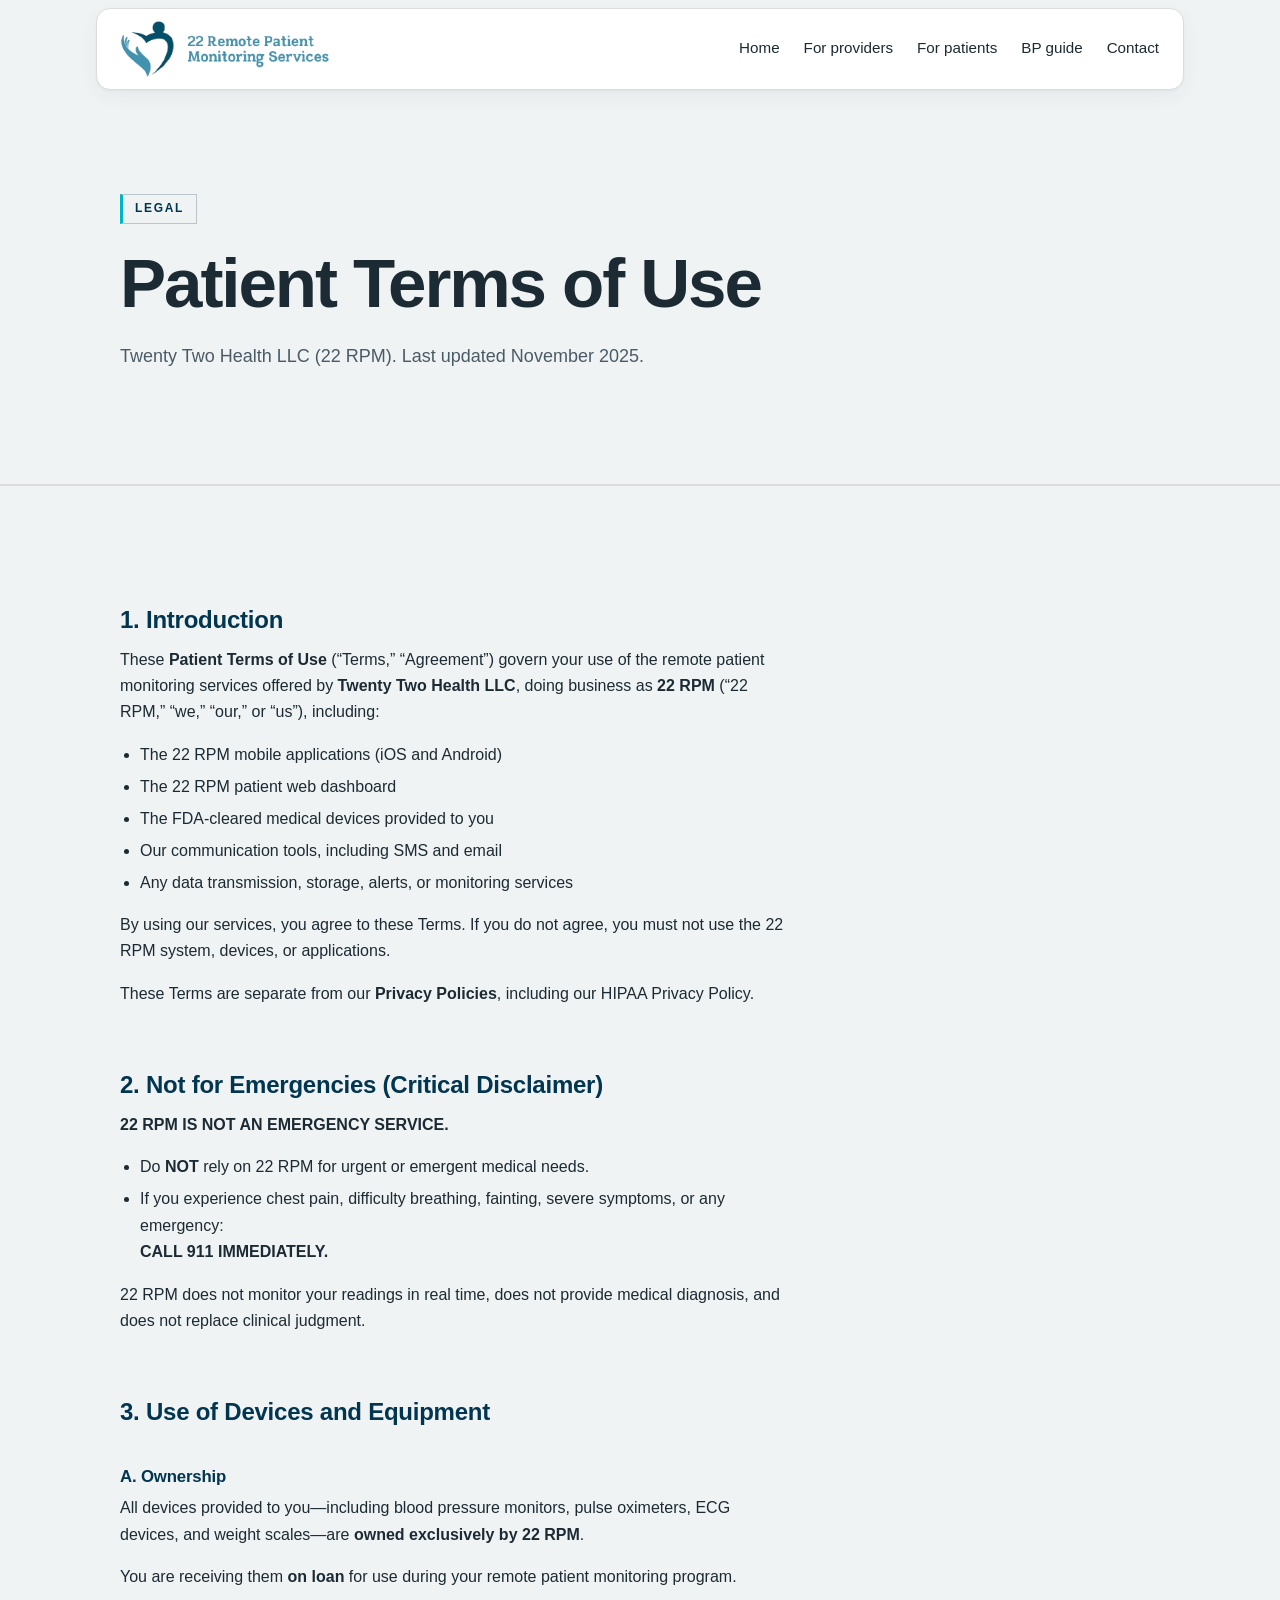
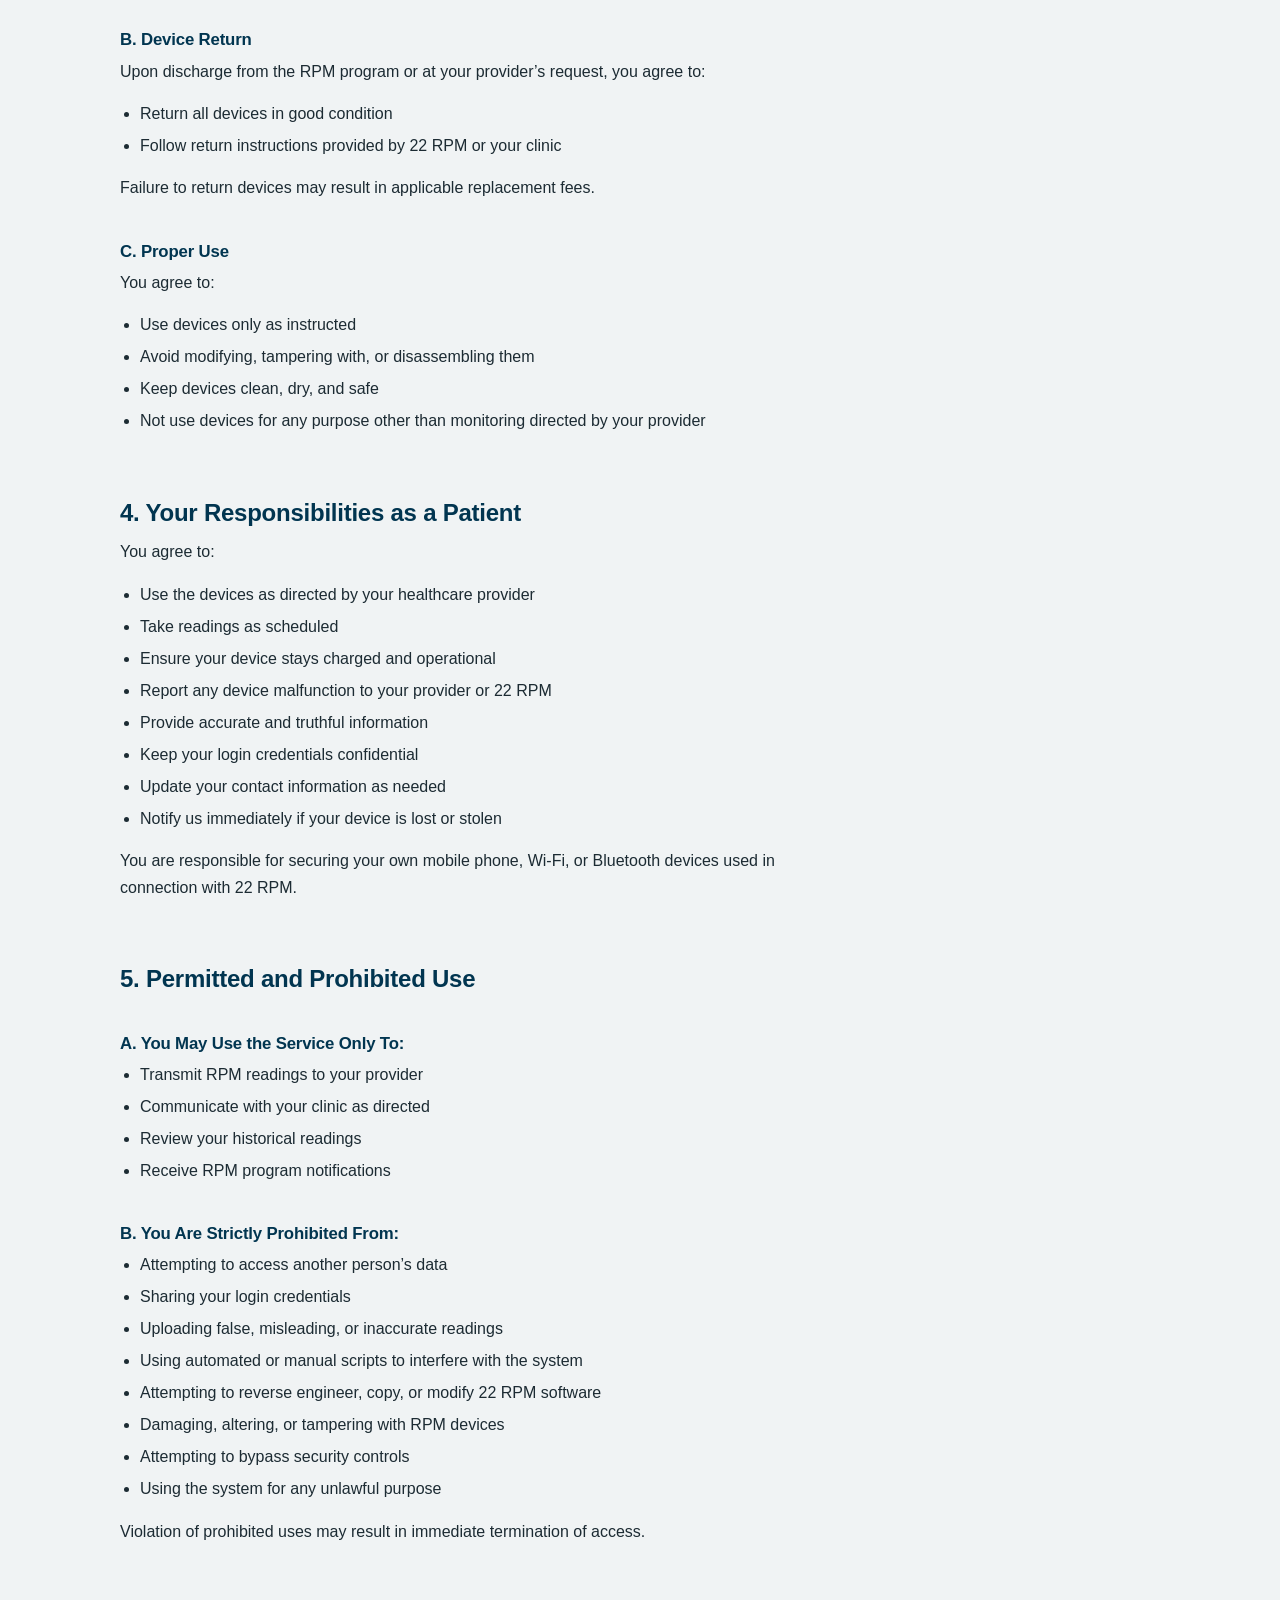
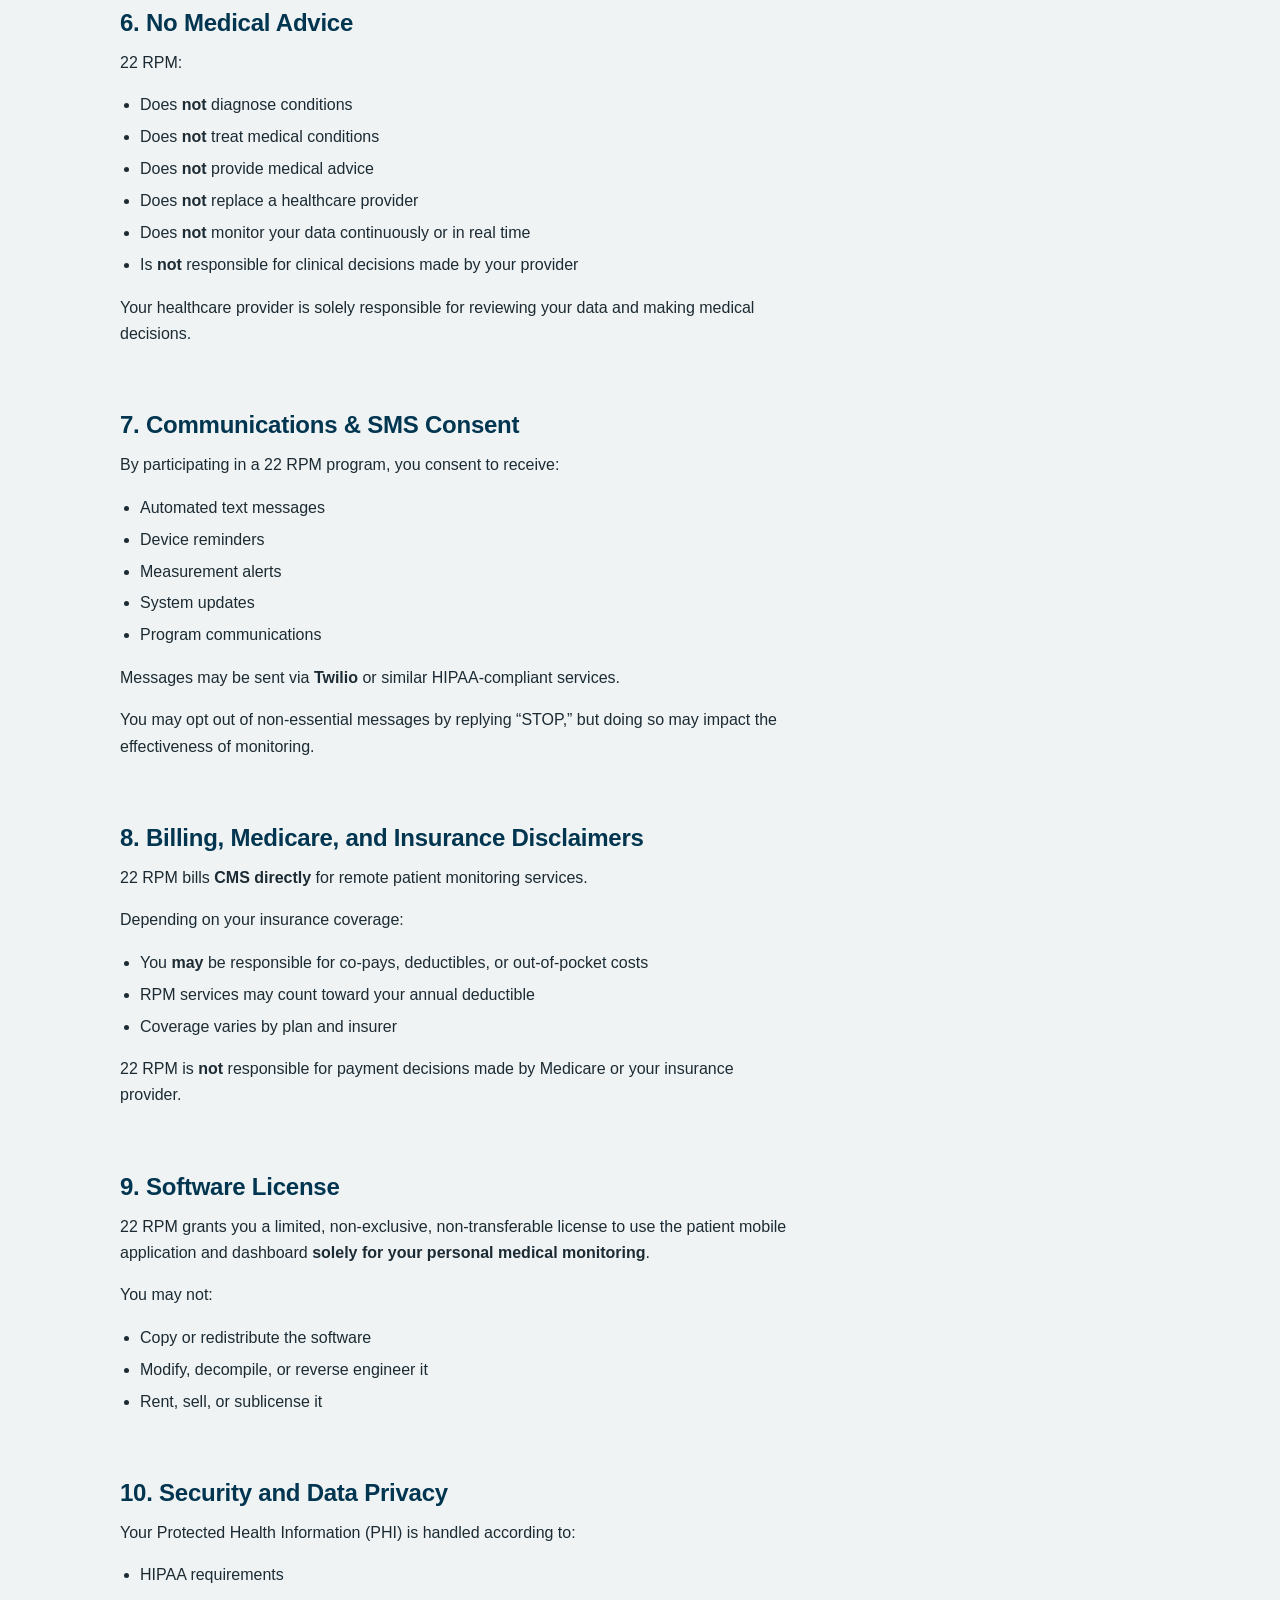
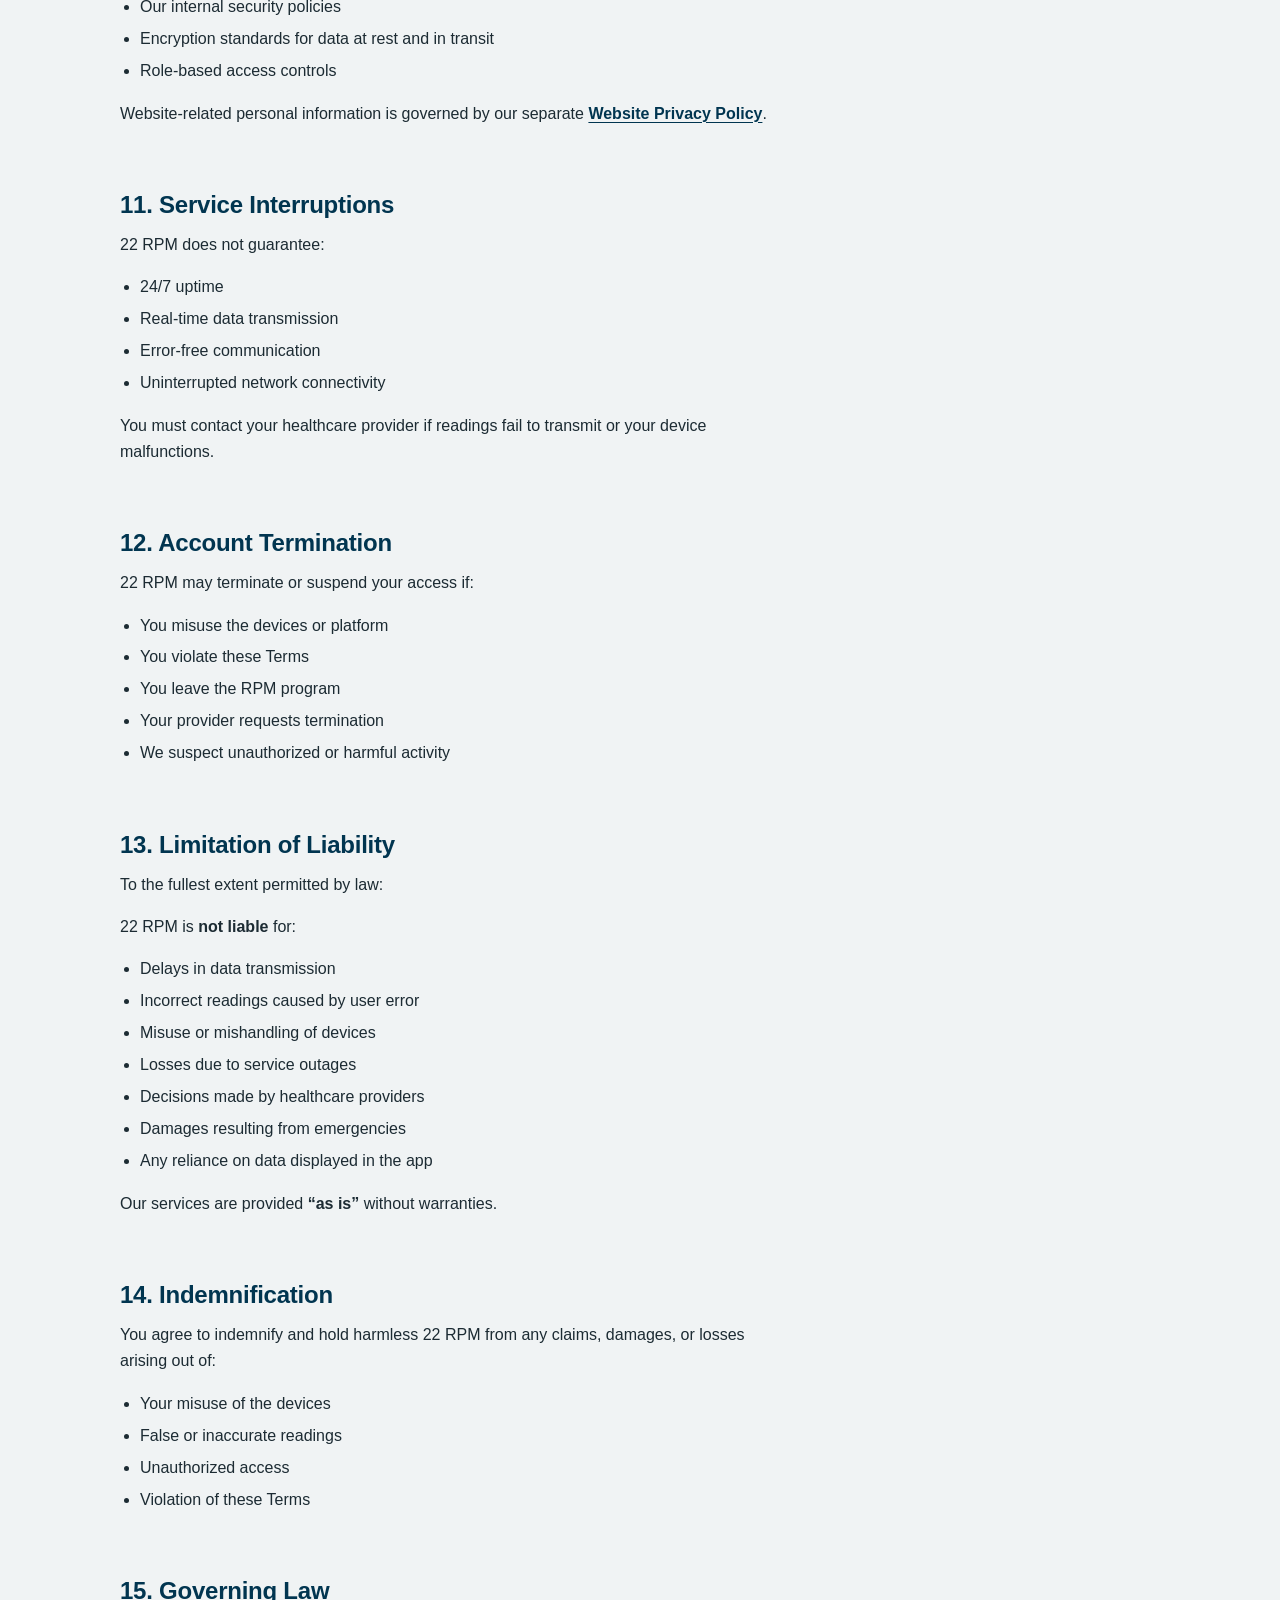
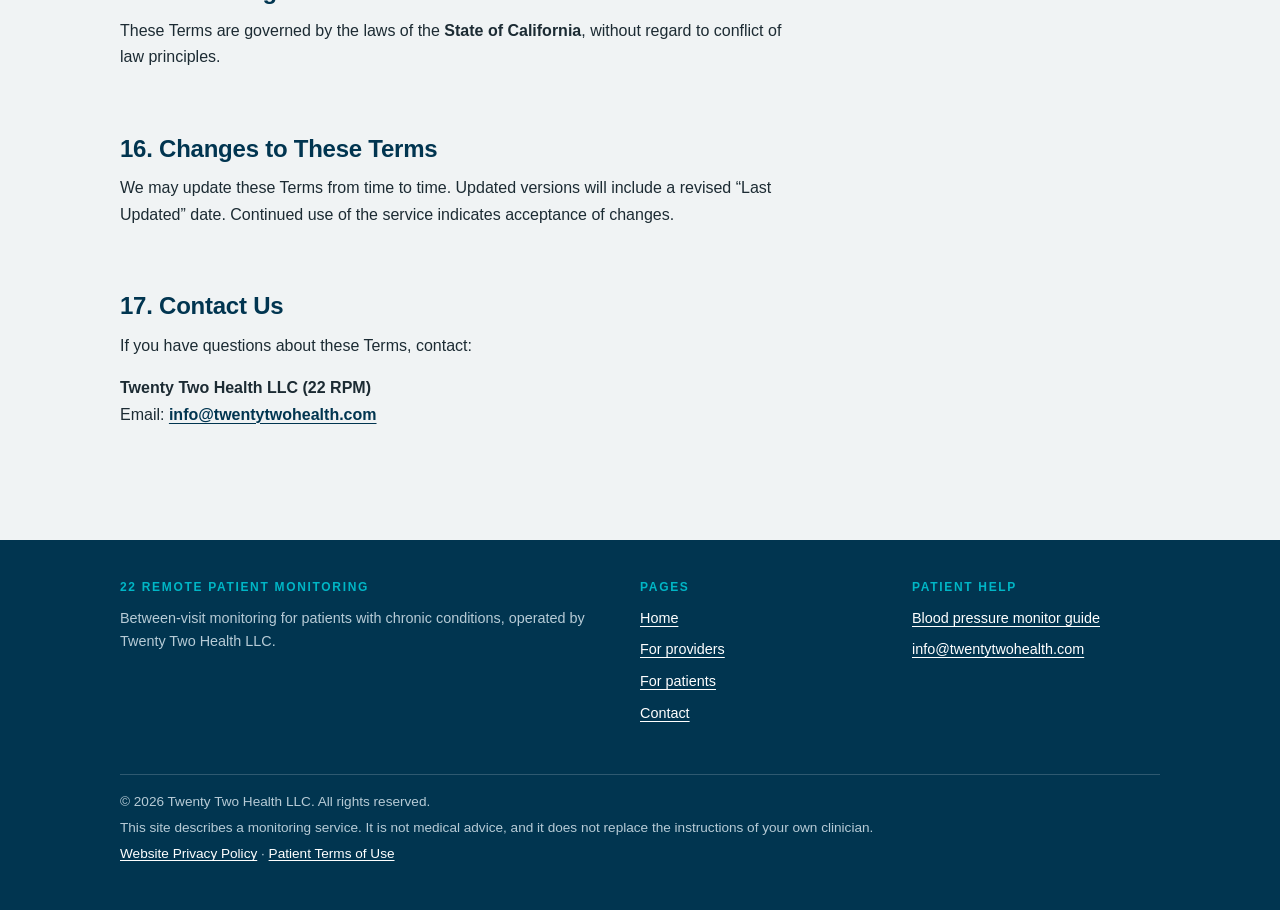
==== patient-terms/index.html @ b9c13dd1 "Add the Patient Terms of Use at /patient-terms/ Rebuilt from the Google Docs export in _src-patient-" ====
<!doctype html>
<html lang="en">
  <head>
    <meta charset="utf-8" />
    <meta name="viewport" content="width=device-width, initial-scale=1" />
    <title>Patient Terms of Use — 22 Remote Patient Monitoring</title>
    <meta
      name="description"
      content="The Patient Terms of Use governing use of the 22 RPM remote patient monitoring service, applications and loaned devices."
    />
    <link rel="canonical" href="https://twentytwohealth.com/patient-terms/" />

    <meta property="og:type" content="website" />
    <meta property="og:site_name" content="22 Remote Patient Monitoring" />
    <meta property="og:title" content="Patient Terms of Use — 22 Remote Patient Monitoring" />
    <meta
      property="og:description"
      content="The Patient Terms of Use governing use of the 22 RPM remote patient monitoring service, applications and loaned devices."
    />
    <meta property="og:url" content="https://twentytwohealth.com/patient-terms/" />
    <meta property="og:image" content="https://twentytwohealth.com/assets/og-image.png" />
    <meta property="og:image:width" content="1200" />
    <meta property="og:image:height" content="630" />
    <meta
      property="og:image:alt"
      content="22 Remote Patient Monitoring Services logo: a heart formed by an open hand and a human figure."
    />
    <meta name="twitter:card" content="summary_large_image" />

    <link rel="icon" href="/assets/favicon.ico" sizes="any" />
    <link rel="icon" type="image/png" href="/assets/favicon-32.png" sizes="32x32" />
    <link rel="apple-touch-icon" href="/assets/favicon-180.png" />
    <link rel="stylesheet" href="/assets/brand.css" />
    <link rel="stylesheet" href="/assets/site.css?v=27" />
  </head>
  <body>
    <a class="skip-link" href="#main">Skip to main content</a>

    <header class="site-header">
      <div class="container site-header__inner">
        <a class="site-logo" href="/">
          <img
            src="/assets/logo-lockup.png"
            width="563"
            height="151"
            alt="22 Remote Patient Monitoring Services"
          />
        </a>
        <button class="nav-toggle" type="button" aria-expanded="false"
                aria-controls="site-nav">
          <span class="nav-toggle__bars" aria-hidden="true"></span>
          <span>Menu</span>
        </button>
        <nav class="site-nav" id="site-nav" aria-label="Primary">
          <ul>
            <li><a href="/">Home</a></li>
            <li><a href="/for-providers.html">For providers</a></li>
            <li><a href="/for-patients.html">For patients</a></li>
            <li><a href="/bp-guide/">BP guide</a></li>
            <li><a href="/contact.html">Contact</a></li>
          </ul>
        </nav>
      </div>
    </header>

    <main id="main">
      <section class="hero">
        <div class="container">
          <p class="hero__eyebrow">Legal</p>
          <h1>Patient Terms of Use</h1>
          <p class="lede">
            Twenty Two Health LLC (22 RPM). Last updated November 2025.
          </p>
        </div>
      </section>

      <section class="section">
        <div class="container legal">
          <h2>1. Introduction</h2>
          <p>These <strong>Patient Terms of Use</strong>&nbsp;(&ldquo;Terms,&rdquo; &ldquo;Agreement&rdquo;) govern your use of the remote patient monitoring services offered by <strong>Twenty Two Health LLC</strong>, doing business as <strong>22 RPM</strong>&nbsp;(&ldquo;22 RPM,&rdquo; &ldquo;we,&rdquo; &ldquo;our,&rdquo; or &ldquo;us&rdquo;), including:</p>
          <ul>
            <li>The 22 RPM mobile applications (iOS and Android)</li>
            <li>The 22 RPM patient web dashboard</li>
            <li>The FDA-cleared medical devices provided to you</li>
            <li>Our communication tools, including SMS and email</li>
            <li>Any data transmission, storage, alerts, or monitoring services</li>
          </ul>
          <p>By using our services, you agree to these Terms. If you do not agree, you must not use the 22 RPM system, devices, or applications.</p>
          <p>These Terms are separate from our <strong>Privacy Policies</strong>, including our HIPAA Privacy Policy.</p>
          <h2>2. Not for Emergencies (Critical Disclaimer)</h2>
          <p><strong>22 RPM IS NOT AN EMERGENCY SERVICE.</strong></p>
          <ul>
            <li>Do <strong>NOT</strong>&nbsp;rely on 22 RPM for urgent or emergent medical needs.</li>
            <li>If you experience chest pain, difficulty breathing, fainting, severe symptoms, or any emergency:<br><strong>CALL 911 IMMEDIATELY.</strong></li>
          </ul>
          <p>22 RPM does not monitor your readings in real time, does not provide medical diagnosis, and does not replace clinical judgment.</p>
          <h2>3. Use of Devices and Equipment</h2>
          <h3>A. Ownership</h3>
          <p>All devices provided to you&mdash;including blood pressure monitors, pulse oximeters, ECG devices, and weight scales&mdash;are <strong>owned exclusively by 22 RPM</strong>.</p>
          <p>You are receiving them <strong>on loan</strong>&nbsp;for use during your remote patient monitoring program.</p>
          <h3>B. Device Return</h3>
          <p>Upon discharge from the RPM program or at your provider&rsquo;s request, you agree to:</p>
          <ul>
            <li>Return all devices in good condition</li>
            <li>Follow return instructions provided by 22 RPM or your clinic</li>
          </ul>
          <p>Failure to return devices may result in applicable replacement fees.</p>
          <h3>C. Proper Use</h3>
          <p>You agree to:</p>
          <ul>
            <li>Use devices only as instructed</li>
            <li>Avoid modifying, tampering with, or disassembling them</li>
            <li>Keep devices clean, dry, and safe</li>
            <li>Not use devices for any purpose other than monitoring directed by your provider</li>
          </ul>
          <h2>4. Your Responsibilities as a Patient</h2>
          <p>You agree to:</p>
          <ul>
            <li>Use the devices as directed by your healthcare provider</li>
            <li>Take readings as scheduled</li>
            <li>Ensure your device stays charged and operational</li>
            <li>Report any device malfunction to your provider or 22 RPM</li>
            <li>Provide accurate and truthful information</li>
            <li>Keep your login credentials confidential</li>
            <li>Update your contact information as needed</li>
            <li>Notify us immediately if your device is lost or stolen</li>
          </ul>
          <p>You are responsible for securing your own mobile phone, Wi-Fi, or Bluetooth devices used in connection with 22 RPM.</p>
          <h2>5. Permitted and Prohibited Use</h2>
          <h3>A. You May Use the Service Only To:</h3>
          <ul>
            <li>Transmit RPM readings to your provider</li>
            <li>Communicate with your clinic as directed</li>
            <li>Review your historical readings</li>
            <li>Receive RPM program notifications</li>
          </ul>
          <h3>B. You Are Strictly Prohibited From:</h3>
          <ul>
            <li>Attempting to access another person&rsquo;s data</li>
            <li>Sharing your login credentials</li>
            <li>Uploading false, misleading, or inaccurate readings</li>
            <li>Using automated or manual scripts to interfere with the system</li>
            <li>Attempting to reverse engineer, copy, or modify 22 RPM software</li>
            <li>Damaging, altering, or tampering with RPM devices</li>
            <li>Attempting to bypass security controls</li>
            <li>Using the system for any unlawful purpose</li>
          </ul>
          <p>Violation of prohibited uses may result in immediate termination of access.</p>
          <h2>6. No Medical Advice</h2>
          <p>22 RPM:</p>
          <ul>
            <li>Does <strong>not</strong>&nbsp;diagnose conditions</li>
            <li>Does <strong>not</strong>&nbsp;treat medical conditions</li>
            <li>Does <strong>not</strong>&nbsp;provide medical advice</li>
            <li>Does <strong>not</strong>&nbsp;replace a healthcare provider</li>
            <li>Does <strong>not</strong>&nbsp;monitor your data continuously or in real time</li>
            <li>Is <strong>not</strong>&nbsp;responsible for clinical decisions made by your provider</li>
          </ul>
          <p>Your healthcare provider is solely responsible for reviewing your data and making medical decisions.</p>
          <h2>7. Communications &amp; SMS Consent</h2>
          <p>By participating in a 22 RPM program, you consent to receive:</p>
          <ul>
            <li>Automated text messages</li>
            <li>Device reminders</li>
            <li>Measurement alerts</li>
            <li>System updates</li>
            <li>Program communications</li>
          </ul>
          <p>Messages may be sent via <strong>Twilio</strong>&nbsp;or similar HIPAA-compliant services.</p>
          <p>You may opt out of non-essential messages by replying &ldquo;STOP,&rdquo; but doing so may impact the effectiveness of monitoring.</p>
          <h2>8. Billing, Medicare, and Insurance Disclaimers</h2>
          <p>22 RPM bills <strong>CMS directly</strong>&nbsp;for remote patient monitoring services.</p>
          <p>Depending on your insurance coverage:</p>
          <ul>
            <li>You <strong>may</strong>&nbsp;be responsible for co-pays, deductibles, or out-of-pocket costs</li>
            <li>RPM services may count toward your annual deductible</li>
            <li>Coverage varies by plan and insurer</li>
          </ul>
          <p>22 RPM is <strong>not</strong>&nbsp;responsible for payment decisions made by Medicare or your insurance provider.</p>
          <h2>9. Software License</h2>
          <p>22 RPM grants you a limited, non-exclusive, non-transferable license to use the patient mobile application and dashboard <strong>solely for your personal medical monitoring</strong>.</p>
          <p>You may not:</p>
          <ul>
            <li>Copy or redistribute the software</li>
            <li>Modify, decompile, or reverse engineer it</li>
            <li>Rent, sell, or sublicense it</li>
          </ul>
          <h2>10. Security and Data Privacy</h2>
          <p>Your Protected Health Information (PHI) is handled according to:</p>
          <ul>
            <li>HIPAA requirements</li>
            <li>Our internal security policies</li>
            <li>Encryption standards for data at rest and in transit</li>
            <li>Role-based access controls</li>
          </ul>
          <p>Website-related personal information is governed by our separate <strong><a href="/privacy-policy/">Website Privacy Policy</a></strong>.</p>
          <h2>11. Service Interruptions</h2>
          <p>22 RPM does not guarantee:</p>
          <ul>
            <li>24/7 uptime</li>
            <li>Real-time data transmission</li>
            <li>Error-free communication</li>
            <li>Uninterrupted network connectivity</li>
          </ul>
          <p>You must contact your healthcare provider if readings fail to transmit or your device malfunctions.</p>
          <h2>12. Account Termination</h2>
          <p>22 RPM may terminate or suspend your access if:</p>
          <ul>
            <li>You misuse the devices or platform</li>
            <li>You violate these Terms</li>
            <li>You leave the RPM program</li>
            <li>Your provider requests termination</li>
            <li>We suspect unauthorized or harmful activity</li>
          </ul>
          <h2>13. Limitation of Liability</h2>
          <p>To the fullest extent permitted by law:</p>
          <p>22 RPM is <strong>not liable</strong>&nbsp;for:</p>
          <ul>
            <li>Delays in data transmission</li>
            <li>Incorrect readings caused by user error</li>
            <li>Misuse or mishandling of devices</li>
            <li>Losses due to service outages</li>
            <li>Decisions made by healthcare providers</li>
            <li>Damages resulting from emergencies</li>
            <li>Any reliance on data displayed in the app</li>
          </ul>
          <p>Our services are provided <strong>&ldquo;as is&rdquo;</strong>&nbsp;without warranties.</p>
          <h2>14. Indemnification</h2>
          <p>You agree to indemnify and hold harmless 22 RPM from any claims, damages, or losses arising out of:</p>
          <ul>
            <li>Your misuse of the devices</li>
            <li>False or inaccurate readings</li>
            <li>Unauthorized access</li>
            <li>Violation of these Terms</li>
          </ul>
          <h2>15. Governing Law</h2>
          <p>These Terms are governed by the laws of the <strong>State of California</strong>, without regard to conflict of law principles.</p>
          <h2>16. Changes to These Terms</h2>
          <p>We may update these Terms from time to time. Updated versions will include a revised &ldquo;Last Updated&rdquo; date. Continued use of the service indicates acceptance of changes.</p>
          <h2>17. Contact Us</h2>
          <p>If you have questions about these Terms, contact:</p>
          <p><strong>Twenty Two Health LLC (22 RPM)</strong><br>Email: <strong><a href="mailto:info@twentytwohealth.com">info@twentytwohealth.com</a></strong></p>
        </div>
      </section>
    </main>

    <footer class="site-footer">
      <div class="container">
        <div class="site-footer__grid">
          <div>
            <h2>22 Remote Patient Monitoring</h2>
            <p>
              Between-visit monitoring for patients with chronic conditions, operated
              by Twenty Two Health LLC.
            </p>
          </div>
          <div>
            <h2>Pages</h2>
            <ul>
              <li><a href="/">Home</a></li>
              <li><a href="/for-providers.html">For providers</a></li>
              <li><a href="/for-patients.html">For patients</a></li>
              <li><a href="/contact.html">Contact</a></li>
            </ul>
          </div>
          <div>
            <h2>Patient help</h2>
            <ul>
              <li><a href="/bp-guide/">Blood pressure monitor guide</a></li>
              <li><a href="mailto:info@twentytwohealth.com">info@twentytwohealth.com</a></li>
            </ul>
          </div>
        </div>
        <div class="site-footer__legal">
          <p>&copy; 2026 Twenty Two Health LLC. All rights reserved.</p>
          <p>
            This site describes a monitoring service. It is not medical advice, and it
            does not replace the instructions of your own clinician.
          </p>
          <p>
            <a href="/privacy-policy/">Website Privacy Policy</a> &middot;
            <a href="/patient-terms/">Patient Terms of Use</a>
          </p>
        </div>
      </div>
    </footer>
    <script src="/assets/site.js?v=27" defer></script>
  </body>
</html>
---- assets/brand.css ----
/* ==========================================================================
   22 Remote Patient Monitoring — brand tokens
   --------------------------------------------------------------------------
   SOURCE OF TRUTH: repo 22rpm/rpm-dashboard-v1.0
     - tailwind.config.js  -> theme.extend.colors
     - src/index.css       -> @theme block (identical values)
   Both files agree exactly; the values below are copied verbatim.

   This file is consumed by the marketing site and is intended to be adopted
   by /bp-guide/ so both surfaces share one palette.
   ========================================================================== */

:root {
  /* ---- Core palette (verbatim from the dashboard) ---- */
  --brand-primary: #013550;
  --brand-accent: #00b6c6;
  --brand-dark-grey: #2f2f2f;
  --brand-light-grey: #dcdcdc;
  --brand-off-white: #efefef;
  --brand-black: #000000;

  /* ---- Dark-surface tokens (dashboard dark mode; kept for parity) ---- */
  --brand-dark-bg: #0a0f12;
  --brand-dark-inner: #1a2226;
  --brand-dark-text: #ffffff;
  --brand-light-bg: #ffffff;

  /* ---- Logo ink, sampled from the artwork ----
     NOTE: the logo PNG is NOT drawn in the palette colours above. These are
     recorded for reference only; per decision 2026-08-22 the palette tokens
     are authoritative for all site chrome and the logo stands as its own
     artifact. Do not use these for UI. */
  --logo-ink-dark: #014e68;
  --logo-ink-light: #4192b0;

  /* ---- Derived tints of --brand-primary (mixed with white) ---- */
  --brand-primary-900: #012638;
  --brand-primary-700: #013550;
  --brand-primary-500: #1c5470;
  --brand-primary-200: #cfdde5;
  --brand-primary-100: #e7eef2;

  /* ---- Semantic roles ----
     Measured contrast (WCAG 2.1 relative luminance), on --surface #ffffff:
       --text            #1c2b33  14.56:1  AAA all sizes
       --text-muted      #4a5b66   7.05:1  AAA all sizes
       --brand-primary   #013550  12.91:1  AAA all sizes
     On --surface-sunken #efefef: text 12.66:1, muted 6.13:1 (AA), primary 11.23:1.
     On --surface-inverse #013550: white 12.91:1, --text-on-inverse-muted 7.70:1,
       --brand-accent 5.23:1 (AA normal, AAA large) — accent IS legible as text
       here, and only here.

     --brand-accent (#00b6c6) is 2.47:1 on white: it MUST NOT carry text on a
     light surface, and cannot serve as a focus indicator there either
     (WCAG 1.4.11 requires 3:1). On light surfaces it is limited to rules,
     icon strokes and diagram accents that are never the sole carrier of
     meaning. */
  --surface: #ffffff;
  --surface-sunken: var(--brand-off-white);
  --surface-inverse: var(--brand-primary);
  --border: var(--brand-light-grey);
  --border-strong: #b9c4cb;
  --text: #1c2b33;
  --text-muted: #4a5b66;
  --text-inverse: #ffffff;
  --text-on-inverse-muted: #b7cbd6; /* 7.70:1 on --brand-primary */

  /* Focus indicators. --focus-ring is 12.91:1 on white and 8.23:1 on offWhite,
     clearing 1.4.11 on both; --focus-ring-inverse is for dark sections. */
  --focus-ring: var(--brand-primary);
  --focus-ring-inverse: #ffffff;

  /* ---- Typography: single system stack, no webfont, no network request ----
     The dashboard's tailwind.config.js declares "Product Sans", which is
     proprietary to Google and not licensable for this site; the app actually
     renders Roboto. Neither is used here. */
  --font-sans: -apple-system, BlinkMacSystemFont, "Segoe UI", Roboto,
    "Helvetica Neue", Arial, sans-serif;

  /* ---- Spacing scale ---- */
  --space-2xs: 0.25rem;
  --space-xs: 0.5rem;
  --space-sm: 0.75rem;
  --space-md: 1rem;
  --space-lg: 1.5rem;
  --space-xl: 2.5rem;
  --space-2xl: 4rem;
  --space-3xl: 6rem;

  /* ---- Measure & radii ---- */
  --measure: 42rem;
  --container: 68rem;
  --radius-sm: 3px;
  --radius-md: 6px;
}
---- assets/site.css ----
/* ==========================================================================
   22 Remote Patient Monitoring — shared stylesheet
   Mobile-first. No build step, no framework, no webfont.
   Depends on brand.css for all colour and type tokens.
   ========================================================================== */

*,
*::before,
*::after {
  box-sizing: border-box;
}

/* Height of the sticky masthead in its scrolled/compact state, measured at
   63px in Chrome at both 1280px and 375px (the mobile nav collapses to one
   row, so the two agree). Anchor targets are offset by it plus a little air
   so a jumped-to heading never lands underneath the header. */
:root {
  /* Page wash and band, both desaturated tints of --brand-primary over white
     (6% and 14%) rather than new hues. Measured against the inks that sit on
     them — on the wash: --text 13.05:1, --text-muted 6.32:1, --brand-primary
     11.58:1; on the band: 11.19:1, 5.42:1, 9.93:1. All clear AA. White cards
     lift off the wash at 1.12:1 and off the band at 1.30:1, helped by their
     existing border.

     These live in site.css, not brand.css, so brand.css stays byte-identical
     to the copy /bp-guide/ consumes. */
  --page: #f0f3f4;
  --surface-sunken: #dbe3e6;
  /* brand accent at 32% over the page wash */
  --hl-tone: #a3dfe5;
  /* brand primary at 30% over white */
  --dev-fill: #b3c2ca;

  /* Measured in Chrome at both 1280px and 375px: the sticky wrapper is 98px
     at rest and 72px once compact (56px panel inside an 8px gutter). */
  --header-h-stuck: 72px;
  --anchor-offset: calc(var(--header-h-stuck) + 0.75rem);
}
html {
  scroll-padding-top: var(--anchor-offset);
}
:where([id]) {
  scroll-margin-top: var(--anchor-offset);
}

html {
  -webkit-text-size-adjust: 100%;
}

body {
  margin: 0;
  font-family: var(--font-sans);
  font-size: 1rem;
  line-height: 1.65;
  color: var(--text);
  background: var(--page);
  -webkit-font-smoothing: antialiased;
  -moz-osx-font-smoothing: grayscale;
}

img {
  max-width: 100%;
  height: auto;
  display: block;
}

h1,
h2,
h3,
h4 {
  color: var(--brand-primary);
  line-height: 1.2;
  letter-spacing: -0.01em;
  margin: 0 0 var(--space-md);
  font-weight: 600;
  text-wrap: balance;
}

h1 {
  font-size: clamp(1.85rem, 5.2vw, 2.9rem);
  letter-spacing: -0.02em;
}
/* The hero headline carries the page, so it scales further than other h1s and
   sets tighter. clamp() keeps it sane from 375px up. */
.hero h1 {
  font-size: clamp(2.2rem, 5.4vw, 4.4rem);
  line-height: 1.02;
  letter-spacing: -0.03em;
  margin-bottom: var(--space-lg);
  /* Base ink is the near-black --text; only the highlighted span carries
     --brand-primary, so the two are told apart by the underline rather than
     by hue alone (they are close in value: 13.05:1 and 11.58:1 on the wash). */
  color: var(--text);
  text-wrap: balance;
}

/* Highlighted phrase in the hero headline.
   Measured: #013550 on the page wash 11.58:1, and 8.76:1 where glyphs overlap
   the underline tone (#a3dfe5, the brand accent at 32% over the wash). The
   underline itself is 1.32:1 against the wash — soft, but it is decoration,
   not a carrier of meaning.

   Drawn with a background gradient rather than text-decoration or box-shadow
   so thickness and vertical position are both controllable, and with
   box-decoration-break: clone so a wrapped phrase paints an underline under
   every line fragment instead of one stretched box. */
.hero h1 .hl {
  color: var(--brand-primary);
  background-image: linear-gradient(var(--hl-tone), var(--hl-tone));
  background-repeat: no-repeat;
  background-size: 100% 0.2em;
  background-position: 0 0.92em;
  -webkit-box-decoration-break: clone;
  box-decoration-break: clone;
}
h2 {
  font-size: clamp(1.4rem, 3.6vw, 2rem);
}
h3 {
  font-size: 1.125rem;
}

p {
  margin: 0 0 var(--space-md);
  max-width: var(--measure);
}

a {
  color: var(--brand-primary);
  text-underline-offset: 0.18em;
  text-decoration-thickness: 1px;
}
a:hover {
  text-decoration-thickness: 2px;
}

ul,
ol {
  max-width: var(--measure);
  padding-left: 1.15rem;
}
li {
  margin-bottom: var(--space-xs);
}

/* Visible, high-contrast focus for every interactive element ------------- */
a:focus-visible,
button:focus-visible,
input:focus-visible,
textarea:focus-visible,
select:focus-visible,
summary:focus-visible {
  outline: 3px solid var(--focus-ring);
  outline-offset: 2px;
  border-radius: var(--radius-sm);
}
.section--inverse a:focus-visible,
.site-footer a:focus-visible {
  outline-color: var(--focus-ring-inverse);
}

.skip-link {
  position: absolute;
  left: -9999px;
  top: 0;
  background: var(--brand-primary);
  color: var(--text-inverse);
  padding: var(--space-sm) var(--space-md);
  z-index: 200;
}
.skip-link:focus {
  left: var(--space-md);
  top: var(--space-md);
}

.container {
  width: 100%;
  max-width: var(--container);
  margin-inline: auto;
  padding-inline: var(--space-md);
}

@media (min-width: 40em) {
  .container {
    padding-inline: var(--space-lg);
  }
}

/* ---------------------------------------------------------------- header */

/* Sticky masthead.
   Solid --surface rather than translucent. Measured first: nav ink #1c2b33
   over an 80%-white header sitting on the worst content that actually passes
   underneath (the #013550 inverse CTA and footer, and the hero photo's
   shadows) still clears 9.83:1, so translucency would have been legible —
   it is declined for robustness, not contrast. Solid needs no backdrop-filter
   support and costs nothing to composite on a phone. */
/* The sticky element is a transparent gutter painted in the page wash; the
   white rounded panel sits inset within it. Painting the gutter rather than
   leaving it clear means content scrolling past disappears cleanly above the
   panel instead of sliding through the gap. */
.site-header {
  position: sticky;
  top: 0;
  z-index: 50;
  background: var(--page);
  padding: var(--space-xs) var(--space-md);

  /* The compact-on-scroll geometry rides on inherited custom properties
     rather than descendant selectors, so the children each keep one simple
     rule and the whole header resizes by re-declaring two values below. */
  --hdr-pad: var(--space-sm);
  --hdr-logo: 208px;
}
/* Set by site.js once the page has scrolled past the top. */
.site-header.is-stuck {
  --hdr-pad: var(--space-2xs);
  --hdr-logo: 170px;
}

/* The panel itself. .container already gives it max-width, auto margins and
   inline padding; this adds the surface, the radius and the lift. */
.site-header__inner {
  background: var(--surface);
  border: 1px solid var(--border);
  border-radius: 14px;
  box-shadow: 0 1px 2px rgba(1, 53, 80, 0.04), 0 6px 18px rgba(1, 53, 80, 0.05);
  transition: box-shadow 0.18s ease, padding-block 0.18s ease;
}
/* Deepen once scrolled so the panel reads as a layer above the content. */
.site-header.is-stuck .site-header__inner {
  box-shadow: 0 2px 4px rgba(1, 53, 80, 0.08), 0 10px 28px rgba(1, 53, 80, 0.10);
}

.site-header__inner {
  display: flex;
  align-items: center;
  justify-content: space-between;
  gap: var(--space-md);
  padding-block: var(--hdr-pad);
  flex-wrap: wrap;
  /* The global prefers-reduced-motion block collapses every transition to
     0.01ms, so this snaps rather than animates when reduced motion is set. */
  transition: padding-block 0.18s ease;
}

.site-logo {
  display: inline-flex;
  align-items: center;
  text-decoration: none;
  flex-shrink: 0;
}
/* Source artwork is 563px wide; capped at 208px so it stays sharp on 2x,
   narrowing to 170px once the header is stuck. */
.site-logo img {
  width: var(--hdr-logo);
  max-width: 52vw;
  transition: width 0.18s ease;
}

.site-nav ul {
  list-style: none;
  display: flex;
  flex-wrap: wrap;
  gap: var(--space-xs) var(--space-lg);
  margin: 0;
  padding: 0;
}
.site-nav li {
  margin: 0;
}
.site-nav a {
  display: inline-block;
  padding-block: var(--space-2xs);
  text-decoration: none;
  font-size: 0.95rem;
  color: var(--text);
  border-bottom: 2px solid transparent;
}
.site-nav a:hover {
  border-bottom-color: var(--brand-accent);
}
.site-nav a[aria-current="page"] {
  color: var(--brand-primary);
  font-weight: 600;
  border-bottom-color: var(--brand-primary);
}

/* ------------------------------------------------- mobile nav disclosure */
/* Without JS the nav stays exactly as it was — visible, wrapping, reachable.
   The collapse is scoped to .js so a script failure can never hide the
   navigation. */

.nav-toggle {
  display: none;
  align-items: center;
  gap: var(--space-xs);
  padding: var(--space-xs) var(--space-sm);
  font: inherit;
  font-size: 0.9rem;
  font-weight: 600;
  color: var(--brand-primary);
  background: var(--surface);
  border: 1px solid var(--border-strong);
  border-radius: var(--radius-sm);
  cursor: pointer;
}
.nav-toggle__bars,
.nav-toggle__bars::before,
.nav-toggle__bars::after {
  display: block;
  width: 17px;
  height: 2px;
  background: currentColor;
  border-radius: 2px;
}
.nav-toggle__bars {
  position: relative;
}
.nav-toggle__bars::before,
.nav-toggle__bars::after {
  content: "";
  position: absolute;
  left: 0;
}
.nav-toggle__bars::before {
  top: -5px;
}
.nav-toggle__bars::after {
  top: 5px;
}

@media (max-width: 39.99em) {
  /* Logo left, menu button right — one compact row. */
  .site-header__inner {
    justify-content: space-between;
    flex-wrap: wrap;
  }
  .js .nav-toggle {
    display: inline-flex;
  }
  /* Collapsed by default; the button reveals it as a full-width panel. */
  .js .site-nav {
    display: none;
    flex-basis: 100%;
  }
  .js .site-nav[data-open="true"] {
    display: block;
    border-top: 1px solid var(--border);
    margin-top: var(--space-xs);
    padding-top: var(--space-xs);
    /* The header is sticky, so an open panel must never grow taller than the
       screen — matters most in landscape, where the viewport is ~375px tall. */
    max-height: calc(100vh - 7rem);
    overflow-y: auto;
    overscroll-behavior: contain;
  }
  .js .site-nav[data-open="true"] ul {
    flex-direction: column;
    gap: 0;
  }
  .js .site-nav[data-open="true"] a {
    display: block;
    padding: var(--space-sm) var(--space-2xs);
    border-bottom: 0;
    border-left: 3px solid transparent;
    padding-left: var(--space-sm);
  }
  .js .site-nav[data-open="true"] a[aria-current="page"] {
    border-left-color: var(--brand-primary);
    background: var(--brand-primary-100);
  }
  /* No-JS fallback keeps the old centred, wrapping treatment. */
  html:not(.js) .site-header__inner {
    justify-content: center;
    text-align: center;
  }
  html:not(.js) .site-nav ul {
    justify-content: center;
    gap: var(--space-xs) var(--space-md);
  }
}

/* --------------------------------------------------------------- section */

.section {
  padding-block: var(--space-2xl);
  border-top: 1px solid var(--border);
}
.section:first-of-type {
  border-top: 0;
}
.section--sunken {
  background: var(--surface-sunken);
  border-top-color: transparent;
}
.section--inverse {
  background: var(--surface-inverse);
  color: var(--text-inverse);
  border-top-color: transparent;
}
.section--inverse h2,
.section--inverse h3 {
  color: var(--text-inverse);
}
.section--inverse p {
  color: var(--text-on-inverse-muted);
}
.section--inverse a {
  color: var(--text-inverse);
}

@media (min-width: 48em) {
  .section {
    padding-block: var(--space-3xl);
  }
}

.section__label {
  font-size: 0.75rem;
  font-weight: 700;
  letter-spacing: 0.14em;
  text-transform: uppercase;
  color: var(--text-muted);
  margin: 0 0 var(--space-sm);
}
.section--inverse .section__label {
  color: var(--brand-accent);
}

.lede {
  font-size: 1.125rem;
  color: var(--text-muted);
}
.section--inverse .lede {
  color: var(--text-on-inverse-muted);
}

/* ------------------------------------------------------------------ hero */

.hero {
  padding-block: var(--space-2xl) var(--space-2xl);
  border-bottom: 1px solid var(--border);
}
@media (min-width: 48em) {
  .hero {
    padding-block: var(--space-3xl);
  }
}

.hero__eyebrow {
  display: inline-block;
  font-size: 0.75rem;
  font-weight: 700;
  letter-spacing: 0.14em;
  text-transform: uppercase;
  color: var(--brand-primary);
  border: 1px solid var(--border-strong);
  border-left: 3px solid var(--brand-accent);
  padding: var(--space-2xs) var(--space-sm);
  margin-bottom: var(--space-lg);
}

.hero__lede {
  font-size: clamp(1.05rem, 2.4vw, 1.3rem);
  color: var(--text-muted);
  max-width: 38rem;
}

/* --------------------------------------------------------------- buttons */

.btn {
  display: inline-block;
  padding: var(--space-sm) var(--space-lg);
  font-size: 1rem;
  font-weight: 600;
  font-family: inherit;
  text-decoration: none;
  border-radius: var(--radius-md);
  border: 2px solid var(--brand-primary);
  cursor: pointer;
  transition: background-color 0.15s ease, color 0.15s ease;
}
.btn--primary {
  background: var(--brand-primary);
  color: var(--text-inverse);
}
.btn--primary:hover {
  background: var(--brand-primary-900);
  border-color: var(--brand-primary-900);
}
.btn--secondary {
  background: transparent;
  color: var(--brand-primary);
}
.btn--secondary:hover {
  background: var(--brand-primary-100);
}
.section--inverse .btn--primary {
  background: var(--text-inverse);
  color: var(--brand-primary);
  border-color: var(--text-inverse);
}
.section--inverse .btn--primary:hover {
  background: var(--brand-primary-200);
  border-color: var(--brand-primary-200);
}
.section--inverse .btn--secondary {
  color: var(--text-inverse);
  border-color: var(--text-inverse);
}
.section--inverse .btn--secondary:hover {
  background: rgba(255, 255, 255, 0.12);
}

.btn-row {
  display: flex;
  flex-wrap: wrap;
  gap: var(--space-sm);
  margin-top: var(--space-lg);
}

/* ----------------------------------------------------------------- grids */

.grid {
  display: grid;
  gap: var(--space-lg);
  margin-top: var(--space-xl);
}
@media (min-width: 34em) {
  .grid--2 {
    grid-template-columns: repeat(2, 1fr);
  }
}
@media (min-width: 48em) {
  .grid--3 {
    grid-template-columns: repeat(3, 1fr);
  }
  .grid--4 {
    grid-template-columns: repeat(2, 1fr);
  }
}
@media (min-width: 62em) {
  .grid--4 {
    grid-template-columns: repeat(4, 1fr);
  }
}

.card {
  background: var(--surface);
  border: 1px solid var(--border);
  border-top: 3px solid var(--brand-primary);
  border-radius: var(--radius-sm);
  padding: var(--space-lg);
}
.card h3 {
  margin-bottom: var(--space-xs);
}
.card p:last-child {
  margin-bottom: 0;
}
.card--plain {
  border: 1px solid var(--border);
  border-top: 1px solid var(--border);
}

/* --------------------------------------------------- workflow (CSS/SVG) */

.workflow {
  list-style: none;
  padding: 0;
  margin: var(--space-xl) 0 0;
  max-width: none;
  display: grid;
  gap: 0;
}

.workflow__step {
  position: relative;
  padding: 0 0 var(--space-xl) var(--space-xl);
  margin: 0;
  border-left: 2px solid var(--brand-accent);
}
.workflow__step:last-child {
  border-left-color: transparent;
  padding-bottom: 0;
}
.workflow__num {
  position: absolute;
  left: 0;
  top: 0;
  transform: translateX(-50%);
  width: 2rem;
  height: 2rem;
  border-radius: 50%;
  background: var(--brand-primary);
  color: var(--text-inverse);
  display: grid;
  place-items: center;
  font-size: 0.9rem;
  font-weight: 700;
  font-variant-numeric: tabular-nums;
}
.workflow__step h3 {
  margin: 0.15rem 0 var(--space-2xs);
}
.workflow__step p {
  margin-bottom: 0;
  color: var(--text-muted);
}

@media (min-width: 56em) {
  .workflow {
    grid-template-columns: repeat(4, 1fr);
    gap: var(--space-lg);
  }
  .workflow__step {
    padding: var(--space-xl) 0 0 0;
    border-left: 0;
    border-top: 2px solid var(--brand-accent);
  }
  .workflow__step:last-child {
    border-top-color: var(--brand-accent);
  }
  .workflow__num {
    left: 0;
    top: 0;
    transform: translateY(-50%);
  }
}

/* ----------------------------------------------------------- definitions */

.deflist {
  margin: var(--space-xl) 0 0;
  max-width: var(--measure);
}
.deflist > div {
  padding: var(--space-md) 0;
  border-top: 1px solid var(--border);
}
.deflist > div:last-child {
  border-bottom: 1px solid var(--border);
}
.deflist dt {
  font-weight: 700;
  color: var(--brand-primary);
  font-variant-numeric: tabular-nums;
}
.deflist dd {
  margin: var(--space-2xs) 0 0;
  color: var(--text-muted);
}

/* ---------------------------------------------------------------- notice */

.notice {
  border: 1px solid var(--border-strong);
  border-left: 4px solid var(--brand-accent);
  background: var(--surface-sunken);
  padding: var(--space-md) var(--space-lg);
  margin-top: var(--space-xl);
  max-width: var(--measure);
  font-size: 0.95rem;
  color: var(--text-muted);
}
.notice p:last-child {
  margin-bottom: 0;
}
.notice strong {
  color: var(--text);
}

/* ---------------------------------------------------------------- footer */

.site-footer {
  background: var(--surface-inverse);
  color: var(--text-on-inverse-muted);
  padding-block: var(--space-xl);
  font-size: 0.9rem;
}
.site-footer h2 {
  font-size: 0.75rem;
  letter-spacing: 0.14em;
  text-transform: uppercase;
  color: var(--brand-accent);
  margin-bottom: var(--space-sm);
}
.site-footer a {
  color: var(--text-inverse);
}
.site-footer ul {
  list-style: none;
  padding: 0;
  margin: 0;
}
.site-footer__grid {
  display: grid;
  gap: var(--space-lg);
}
@media (min-width: 40em) {
  .site-footer__grid {
    grid-template-columns: 2fr 1fr 1fr;
  }
}
.site-footer__legal {
  margin-top: var(--space-xl);
  padding-top: var(--space-md);
  border-top: 1px solid rgba(255, 255, 255, 0.18);
  font-size: 0.85rem;
}
.site-footer__legal p {
  margin-bottom: var(--space-2xs);
  max-width: none;
}

/* --------------------------------------------------------------- utility */

.visually-hidden {
  position: absolute;
  width: 1px;
  height: 1px;
  padding: 0;
  margin: -1px;
  overflow: hidden;
  clip: rect(0, 0, 0, 0);
  white-space: nowrap;
  border: 0;
}

@media (prefers-reduced-motion: reduce) {
  *,
  *::before,
  *::after {
    animation-duration: 0.01ms !important;
    animation-iteration-count: 1 !important;
    transition-duration: 0.01ms !important;
    scroll-behavior: auto !important;
  }
}

/* ------------------------------------------------------------- media band */
/* Text beside a photo, never over it. The hero photograph spans a wide
   luminance range (5th–95th percentile 0.07–0.62 relative luminance), so
   overlaid text fails WCAG in both directions — white reaches only 1.57:1
   against the bright wall, and --brand-primary only 1.49:1 against the dark
   sweater. No single ink passes without a heavy scrim, which would fight the
   clinical tone, so the type sits alongside instead. */

.band {
  display: grid;
  gap: var(--space-xl);
  align-items: center;
}
@media (min-width: 52em) {
  .band {
    grid-template-columns: minmax(0, 1fr) minmax(0, 1fr);
  }
  .band--text-first > .band__media {
    order: 2;
  }
}

.band__media {
  margin: 0;
}
/* aspect-ratio + width/height on the <img> reserve the box before the file
   arrives, so nothing reflows on load. */
.band__media img {
  width: 100%;
  height: auto;
  aspect-ratio: 3 / 2;
  object-fit: cover;
  border-radius: var(--radius-md);
  border: 1px solid var(--border);
}

.band__body > :last-child {
  margin-bottom: 0;
}

/* Hero: a deliberately unequal split. The text column takes the larger share
   and the photograph runs off the right edge of the viewport rather than
   stopping at the container margin. */
.hero .band {
  gap: var(--space-xl);
}
@media (min-width: 52em) {
  .hero .band {
    /* Tracks chosen so that once the (capped) bleed is added back to the image,
       the rendered split lands on ~55/45 and stays there: the bleed no longer
       grows without limit, so the image cannot overtake the text on a wide
       monitor the way it did above ~1750px before. */
    grid-template-columns: minmax(0, 1.6fr) minmax(0, 1fr);
    gap: var(--space-xl);
    align-items: center;
  }
  /* Full-bleed right. Percentage margins on a grid item resolve against the
     grid AREA, not the container, so the usual calc(50% - 50vw) trick
     overshoots badly here. Compute the gutter explicitly instead: half the
     leftover viewport beyond the container, plus the container's own padding.
     max() keeps it at zero once the viewport is narrower than the container. */
  .hero .band__media {
    /* Bleeds right, but capped at 8rem so it stops short of the edge on wide
       monitors instead of ballooning. Below the container width the gutter is
       just the container padding, so it still reaches the edge there. */
    margin-right: calc(
      -1 * min(8rem, max(0px, (100vw - var(--container)) / 2) + var(--space-lg))
    );
  }
  .hero .band__media img {
    border-radius: 14px 0 0 14px;
    border-right: 0;
    aspect-ratio: 4 / 3;
  }
}
/* vw units include the scrollbar in some engines, so the bleed can overhang by
   a few pixels; clip rather than let the page scroll sideways. */
.hero {
  overflow-x: clip;
}
.hero .band__body .hero__lede {
  max-width: 34rem;
}

.band__caption {
  font-size: 0.875rem;
  color: var(--text-muted);
  margin: var(--space-sm) 0 0;
  max-width: none;
}


.section--tight {
  padding-block: var(--space-xl);
}

/* --------------------------------------------------------- card artwork */
/* Same line language as the capability strip: one stroke weight, one colour,
   inherited via currentColor. Decorative only — every card's meaning is in
   its heading and prose, so the SVGs are aria-hidden. */

.card__fig,
.card__icon {
  width: 40px;
  height: 40px;
  color: var(--brand-primary);
  margin-bottom: var(--space-sm);
}
.card__icon {
  width: 44px;
  height: 44px;
}


/* ------------------------------------------------------------ CPT table */

.table-scroll {
  overflow-x: auto;
  margin-top: var(--space-xl);
  max-width: var(--measure);
  -webkit-overflow-scrolling: touch;
}
.table-scroll:focus-visible {
  outline: 3px solid var(--focus-ring);
  outline-offset: 3px;
}

/* The outline lives on the table itself, not the scroll wrapper: a <caption>
   box sits outside the table's border box, so this keeps the caption above the
   outline and lets the dark header row occupy the top edge with its corners
   clipped. Requires border-collapse: separate for the radius to render. */
table.cpt {
  width: 100%;
  border-collapse: separate;
  border-spacing: 0;
  font-size: 0.95rem;
  text-align: left;
  background: var(--surface);
  border: 1px solid var(--border-strong);
  border-radius: 14px;
  overflow: hidden;
}
table.cpt caption {
  text-align: left;
  font-size: 0.85rem;
  color: var(--text-muted);
  padding-bottom: var(--space-sm);
  max-width: var(--measure);
}
table.cpt thead th {
  background: var(--brand-primary);
  color: var(--text-inverse);
  font-size: 0.72rem;
  font-weight: 700;
  letter-spacing: 0.1em;
  text-transform: uppercase;
  padding: var(--space-sm) var(--space-md);
  white-space: nowrap;
}
/* Column hints so "16 or more transmission days" breaks once, not twice. */
table.cpt thead th:nth-child(1) {
  width: 6.5rem;
}
table.cpt thead th:nth-child(3) {
  width: 14rem;
}
.cpt__thr {
  padding-inline: var(--space-sm) var(--space-md);
}
table.cpt tbody th,
table.cpt tbody td {
  padding: var(--space-md);
  border-bottom: 1px solid var(--border);
  vertical-align: top;
}
table.cpt thead th {
  border-bottom: 1px solid var(--brand-primary);
}
/* Every row is white and separated by a rule. Striping was dropped: the light
   stripe sat too close to the band tone behind the table and the pattern read
   as noise rather than structure. */
table.cpt tbody tr {
  background: var(--surface);
}
table.cpt tbody tr:last-child th,
table.cpt tbody tr:last-child td {
  border-bottom: 0;
}
.cpt__code {
  font-variant-numeric: tabular-nums;
  font-feature-settings: "tnum" 1;
  font-weight: 700;
  color: var(--brand-primary);
  white-space: nowrap;
}
.cpt__thr {
  font-variant-numeric: tabular-nums;
  color: var(--text);
  font-weight: 600;
}

.table-hint {
  display: none;
  font-size: 0.85rem;
  color: var(--text-muted);
  margin-top: var(--space-xs);
}

/* Below 40em the three columns restack as labelled rows — no silent
   overflow, and no horizontal scrolling on a phone. */
@media (max-width: 39.99em) {
  /* Restacked as cards, so the wrapper outline would box the whole stack. */
  .table-scroll {
    overflow-x: visible;
    background: none;
    border: 0;
    border-radius: 0;
  }
  table.cpt thead {
    position: absolute;
    width: 1px;
    height: 1px;
    overflow: hidden;
    clip: rect(0, 0, 0, 0);
    white-space: nowrap;
  }
  table.cpt tbody tr {
    display: block;
    border: 1px solid var(--border);
    border-top: 3px solid var(--brand-primary);
    border-radius: var(--radius-sm);
    background: var(--surface) !important;
    padding: var(--space-md);
    margin-bottom: var(--space-md);
  }
  table.cpt tbody th,
  table.cpt tbody td {
    display: block;
    padding: 0;
    border-bottom: 0;
  }
  .cpt__code {
    font-size: 1.15rem;
    margin-bottom: var(--space-xs);
  }
  table.cpt tbody td[data-label]::before {
    content: attr(data-label);
    display: block;
    font-size: 0.68rem;
    font-weight: 700;
    letter-spacing: 0.1em;
    text-transform: uppercase;
    color: var(--text-muted);
    margin: var(--space-sm) 0 var(--space-2xs);
  }
}

/* Between 40em and the point the table stops needing it, show the scroll
   affordance rather than letting a column disappear off the edge. */
@media (min-width: 40em) and (max-width: 52em) {
  .table-hint {
    display: block;
  }
}

/* ---------------------------------------------------- icon chips + grid */

/* Every inline icon becomes a soft tinted rounded square. Done by styling the
   existing <svg> directly — padding inside a border-box element leaves a 26px
   glyph in a 52px tile — so no markup changed to introduce the chips. */
.card__icon,
.card__fig {
  width: 52px;
  height: 52px;
  padding: 13px;
  border-radius: 14px;
  background: var(--brand-primary-100);
  color: var(--brand-primary);
  margin-bottom: var(--space-md);
}


/* Notices sit on the band inside sunken sections, so lift them to white. */
.section--sunken .notice {
  background: var(--surface);
}

/* ------------------------------------------------------------- dialysis */
/* The lead-market section: given more air than its neighbours, a larger
   heading, and a photograph, so it reads as the centrepiece rather than a
   text block on a coloured band. */

.dialysis {
  padding-block: var(--space-3xl);
}
.dialysis h2 {
  font-size: clamp(1.75rem, 3.4vw, 2.85rem);
  line-height: 1.1;
  letter-spacing: -0.02em;
  max-width: 20ch;
  margin-bottom: var(--space-lg);
}

.dialysis__lead {
  display: grid;
  gap: var(--space-xl);
  align-items: center;
  margin-bottom: var(--space-3xl);
}
@media (min-width: 52em) {
  .dialysis__lead {
    grid-template-columns: minmax(0, 1fr) minmax(0, 0.85fr);
    gap: var(--space-2xl);
  }
}
.dialysis__lead .lede {
  font-size: 1.2rem;
  color: var(--text-inverse);
}

.dialysis__media {
  margin: 0;
}
.dialysis__media img {
  width: 100%;
  height: auto;
  aspect-ratio: 4 / 3;
  object-fit: cover;
  border-radius: 14px;
}

.dialysis__points {
  list-style: none;
  margin: 0;
  padding: 0;
  max-width: none;
  display: grid;
  gap: var(--space-xl);
}
@media (min-width: 48em) {
  .dialysis__points {
    grid-template-columns: repeat(3, 1fr);
    gap: var(--space-2xl);
  }
}
.dialysis__points > li {
  margin: 0;
  padding-top: var(--space-md);
  border-top: 2px solid var(--brand-accent);
}
.dialysis__points strong {
  display: block;
  color: var(--text-inverse);
  font-size: 1.05rem;
  margin-bottom: var(--space-xs);
}
.dialysis__points span {
  display: block;
  color: var(--text-on-inverse-muted);
  font-size: 0.95rem;
  line-height: 1.65;
}

/* -------------------------------------------------- device illustrations */
/* The four "What we monitor" devices deliberately diverge from the thin line
   glyphs elsewhere: they are two-tone — a soft brand tint filling the body,
   a darker brand stroke for detail — so each reads as its actual device at a
   glance. They are consistent with each other, which is what matters here. */

/* A fixed-ratio slot so a product photograph can replace the illustration
   later without any layout change: swap the <svg> for an <img> and it fills
   the same box. */
.card__media {
  aspect-ratio: 4 / 3;
  display: grid;
  place-items: center;
  background: var(--brand-primary-100);
  border-radius: 10px;
  overflow: hidden;
  margin-bottom: var(--space-md);
}
.card__media img {
  width: 100%;
  height: 100%;
  object-fit: cover;
  display: block;
}

.dev {
  width: 96px;
  height: 96px;
}
/* --dev-fill is brand primary at 30% over white. --brand-primary-200 was too
   close to the slot's --brand-primary-100 (1.18:1) for the fill to register;
   this sits at 1.56:1 against it, which reads as two tones without shouting. */
.dev .f {
  fill: var(--dev-fill);
  stroke: var(--brand-primary);
  stroke-width: 1.7;
  stroke-linejoin: round;
}
.dev .i {
  fill: none;
  stroke: var(--brand-primary);
  stroke-width: 1.7;
  stroke-linecap: round;
  stroke-linejoin: round;
}

/* ------------------------------------------ providers hero + eligibility */

/* Providers hero: the headline runs full width, then the lede sits in a tinted
   panel beside the photograph so it reads as a statement rather than body copy.
   The panel is top-aligned (align-items: start) — stretching it to the photo's
   height left a band of dead space above and below the text. */
.hero--stacked h1 {
  font-size: clamp(2.1rem, 5vw, 3.9rem);
  line-height: 1.03;
  letter-spacing: -0.03em;
  color: var(--text);
  max-width: 20ch;
}
.hero__split {
  display: grid;
  gap: var(--space-xl);
  margin-top: var(--space-xl);
  align-items: start;
}
@media (min-width: 52em) {
  .hero__split {
    grid-template-columns: minmax(0, 1fr) minmax(0, 1fr);
    gap: var(--space-2xl);
  }
}
.pullquote {
  background: var(--brand-primary-100);
  border-left: 5px solid var(--brand-accent);
  border-radius: 0 14px 14px 0;
  padding: var(--space-xl);
}

/* The taller vertical padding exists only to bring the panel closer to the
   photo's height in the two-column layout. Stacked, there is nothing to match
   and it would just be dead height. */
@media (min-width: 52em) {
  .hero__split .pullquote { padding: var(--space-2xl) var(--space-xl); }
}
/* Measured: --brand-primary on --brand-primary-100 is 11.01:1. */
.pullquote p {
  margin: 0;
  font-size: clamp(1.15rem, 1.9vw, 1.5rem);
  line-height: 1.45;
  color: var(--brand-primary);
  max-width: none;
}
/* 3:2 rather than 4:3: with the panel top-aligned it no longer stretches, so a
   4:3 photo ran ~200px past the bottom of the panel and the gap simply moved
   outside it. The shorter ratio brings the two columns close to level. */
.hero__split .band__media img {
  aspect-ratio: 3 / 2;
  border-radius: 14px;
}

/* Eligibility criteria: a checklist across the full width rather than a bullet
   list in a narrow column. The mark reuses the two-tone language of the device
   illustrations. */
.criteria {
  list-style: none;
  margin: var(--space-xl) 0 0;
  padding: 0;
  max-width: none;
  display: grid;
  gap: var(--space-lg);
}
@media (min-width: 48em) {
  .criteria {
    grid-template-columns: 1fr 1fr;
    gap: var(--space-xl) var(--space-2xl);
  }
}
.criteria > li {
  margin: 0;
  display: flex;
  gap: var(--space-md);
  align-items: flex-start;
}
.crit-ico {
  width: 44px;
  height: 44px;
  flex-shrink: 0;
}
.crit-ico .f {
  fill: var(--dev-fill);
  stroke: var(--brand-primary);
  stroke-width: 1.7;
  stroke-linejoin: round;
}
.crit-ico .i {
  fill: none;
  stroke: var(--brand-primary);
  stroke-width: 2;
  stroke-linecap: round;
  stroke-linejoin: round;
}
.criteria strong {
  display: block;
  color: var(--brand-primary);
  font-size: 1rem;
  margin-bottom: 2px;
}
.criteria span {
  display: block;
  color: var(--text-muted);
  font-size: 0.97rem;
  line-height: 1.6;
}

/* ------------------------------------------------ capability ledger */

/* A ruled editorial list rather than a card grid: this section is a
   capabilities pitch, and rules read as "here is what the service is" where a
   wall of tiles reads as a feature dump. The promoted item breaks out of the
   two columns into a tinted full-width band, which is the whole reason for the
   ruled treatment — a band only reads as promoted against something quieter. */
.cap-ico .f {
  fill: var(--dev-fill);
  stroke: var(--brand-primary);
  stroke-width: 1.7;
  stroke-linejoin: round;
}
.cap-ico .i {
  fill: none;
  stroke: var(--brand-primary);
  stroke-width: 1.7;
  stroke-linecap: round;
  stroke-linejoin: round;
}

.ledger {
  list-style: none;
  margin: var(--space-2xl) 0 0;
  padding: 0;
  max-width: none;
  display: grid;
  gap: 0 var(--space-2xl);
  grid-template-columns: 1fr;
}
@media (min-width: 48em) {
  .ledger { grid-template-columns: 1fr 1fr; }
}
.ledger > li {
  margin: 0;
  padding: var(--space-xl) 0;
  border-top: 1px solid var(--border);
}
.ledger__row {
  display: flex;
  gap: var(--space-lg);
  align-items: flex-start;
}
.ledger .cap-ico {
  width: 48px;
  height: 48px;
  flex-shrink: 0;
}
.ledger h3 {
  margin: 0 0 0.3rem;
  font-size: 1.05rem;
  color: var(--brand-primary);
}
.ledger p {
  margin: 0;
  font-size: 0.95rem;
  line-height: 1.6;
  max-width: none;
}

/* The promoted item: a tinted band spanning both columns. */
.ledger .feat {
  grid-column: 1 / -1;
  border-top: 0;
  background: var(--brand-primary-100);
  border-left: 5px solid var(--brand-accent);
  border-radius: 0 14px 14px 0;
  padding: var(--space-2xl) var(--space-xl);
  margin-block: var(--space-lg);
}
.ledger .feat .ledger__row { gap: var(--space-xl); }
.ledger .feat .cap-ico { width: 84px; height: 84px; }
.ledger .feat h3 {
  font-size: clamp(1.4rem, 2.4vw, 1.9rem);
  margin-bottom: 0.5rem;
}
.ledger .feat p {
  font-size: clamp(1.02rem, 1.4vw, 1.18rem);
  color: var(--brand-primary);
  line-height: 1.55;
}
/* Stacked, an 84px icon beside text leaves the text a very short measure. */
@media (max-width: 47.99em) {
  .ledger .feat .ledger__row { flex-direction: column; }
}

/* Five ordinary items do not divide into two columns. Rather than leave the
   last one beside an empty ruled cell, it closes the list full width. */
.ledger .last { grid-column: 1 / -1; }
.ledger .last p { max-width: 62ch; }

/* Condensed variant — providers page, directly under the hero. Same items and
   the same promotion, one line of copy each, smaller icons, tighter rows. */
.ledger--tight { margin-top: var(--space-xl); }
.ledger--tight > li { padding: var(--space-lg) 0; }
.ledger--tight .cap-ico { width: 36px; height: 36px; }
.ledger--tight .ledger__row { gap: var(--space-md); }
.ledger--tight h3 { font-size: 1rem; margin-bottom: 0.15rem; }
.ledger--tight p { font-size: 0.92rem; line-height: 1.5; }
.ledger--tight .feat {
  padding: var(--space-lg) var(--space-xl);
  margin-block: var(--space-md);
}
.ledger--tight .feat .cap-ico { width: 52px; height: 52px; }
.ledger--tight .feat .ledger__row { gap: var(--space-lg); }
/* Centring only makes sense while the row is horizontal — once it stacks, it
   centres the icon over left-aligned text, which reads as a mistake. */
@media (min-width: 48em) {
  .ledger--tight .feat .ledger__row { align-items: center; }
}
.ledger--tight .feat h3 { font-size: 1.2rem; }
.ledger--tight .feat p { font-size: 1rem; }

/* ------------------------------------------------------------ legal pages */

/* Long-form legal prose. Numbered headings carry the structure, so they get
   more space above than below to bind each one to its own section rather than
   floating between two. Lists inherit the body measure so a one-word item and
   a three-line item start on the same left edge. */
.legal h2 {
  font-size: clamp(1.2rem, 2.6vw, 1.5rem);
  color: var(--brand-primary);
  margin: var(--space-2xl) 0 var(--space-sm);
}
.legal h2:first-of-type { margin-top: var(--space-lg); }
.legal h3 {
  font-size: 1.05rem;
  color: var(--brand-primary);
  margin: var(--space-xl) 0 var(--space-xs);
}
.legal ul {
  max-width: var(--measure);
  margin: 0 0 var(--space-md);
  padding-left: 1.25rem;
}
.legal li { margin-bottom: 0.35rem; }
.legal .notice { margin-bottom: var(--space-xl); }
.legal__address {
  font-style: normal;
  line-height: 1.7;
  max-width: var(--measure);
}
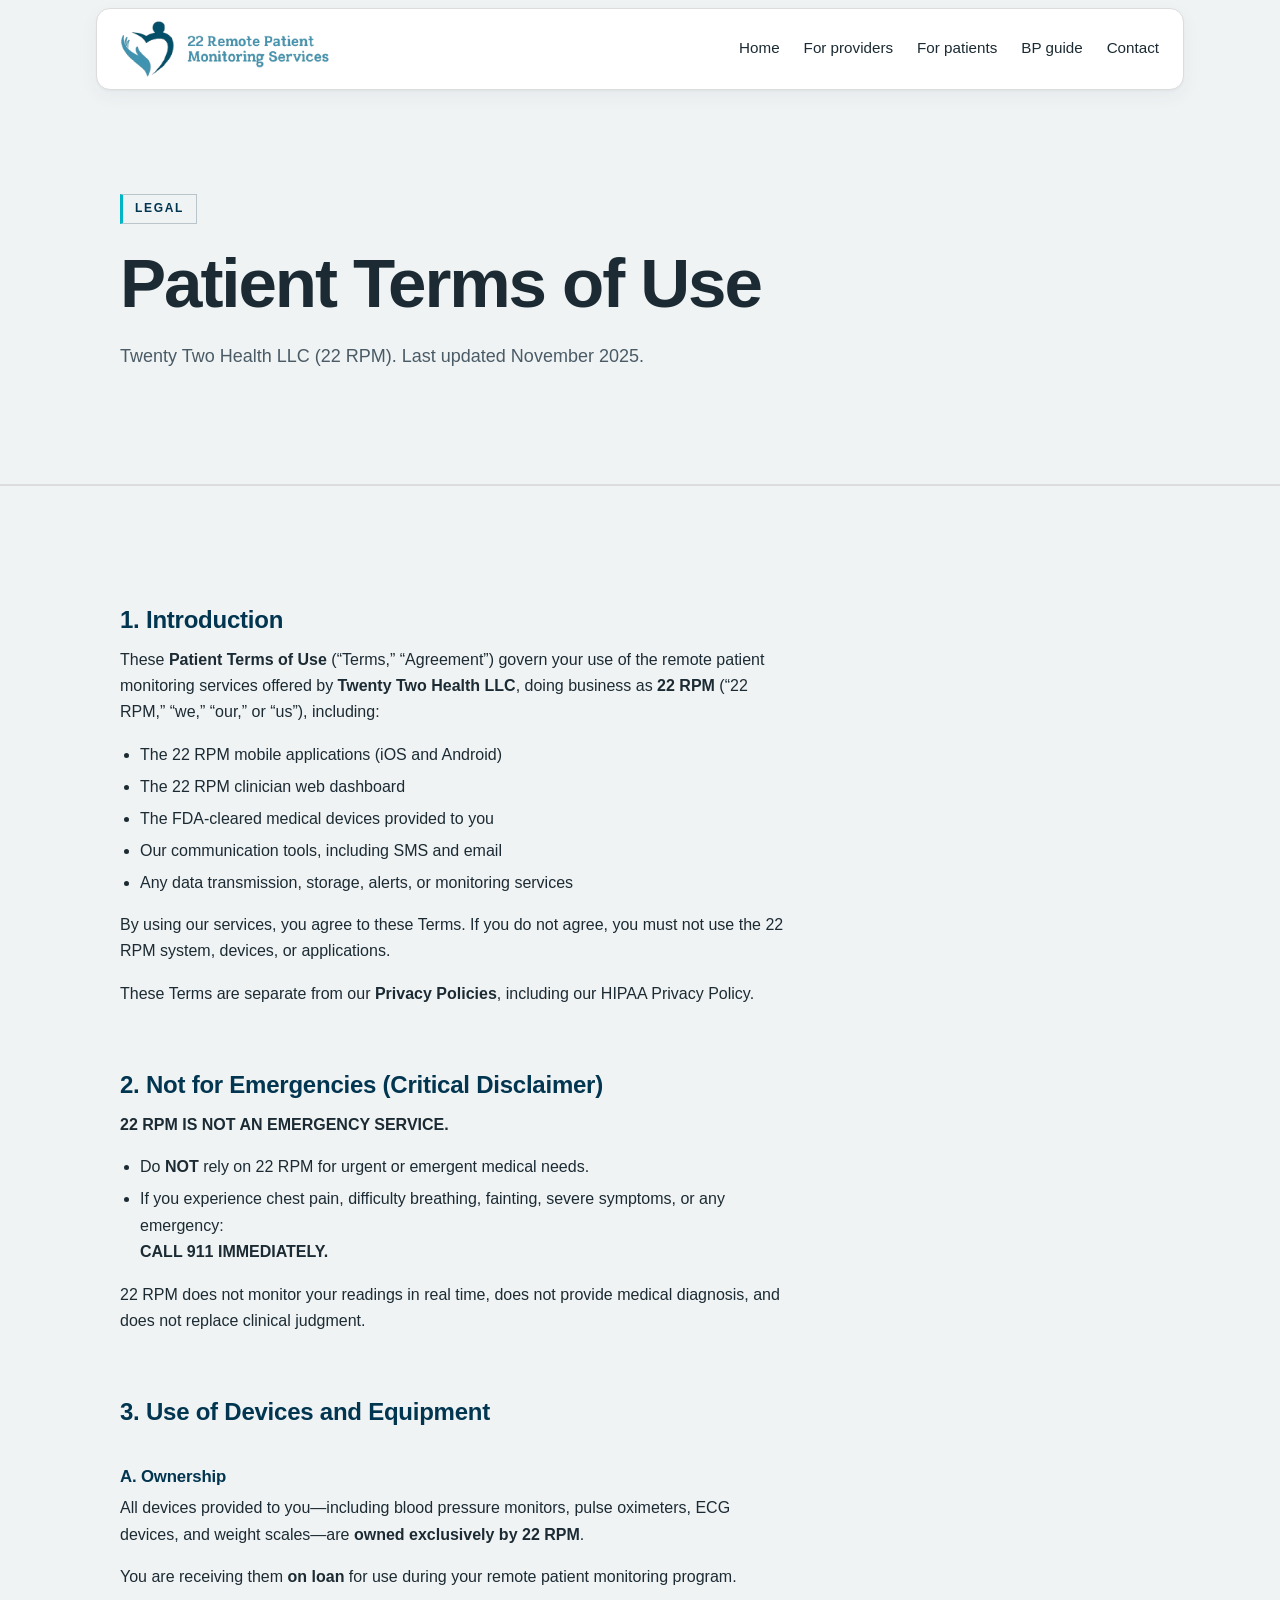
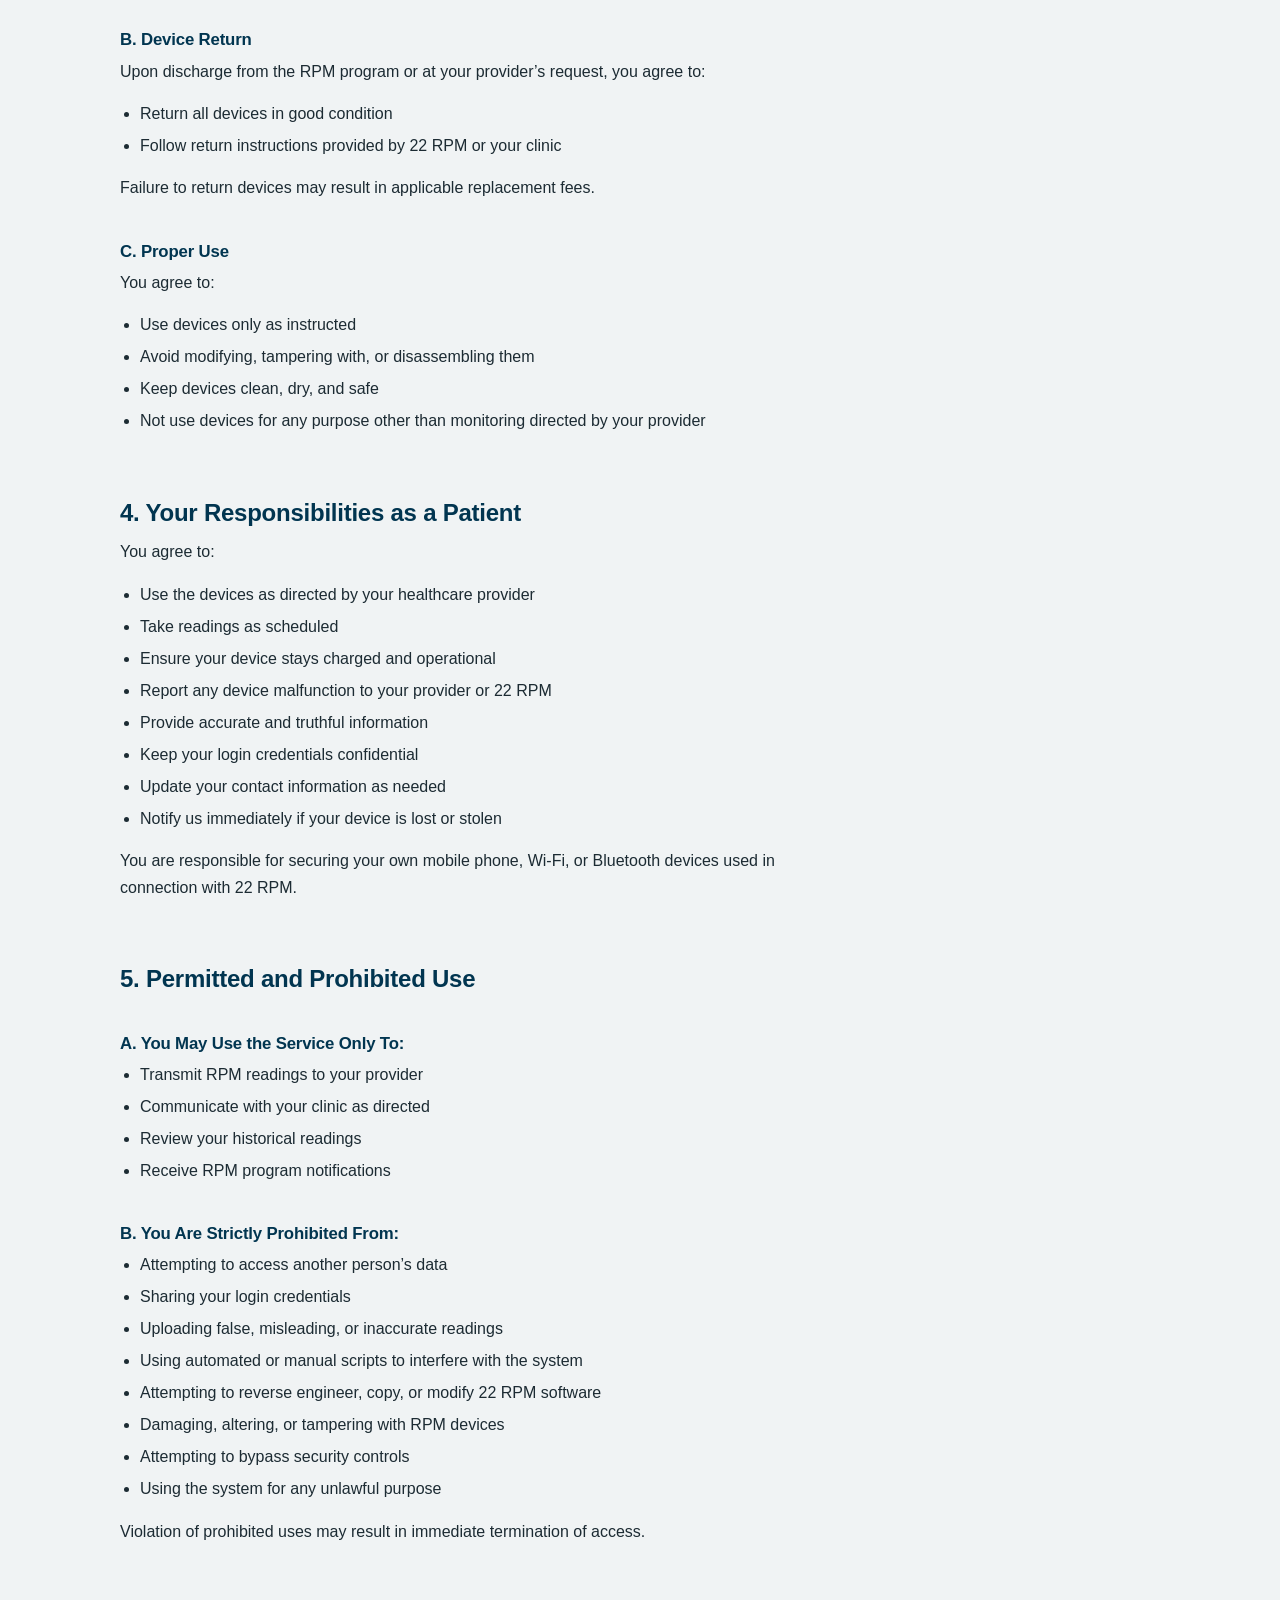
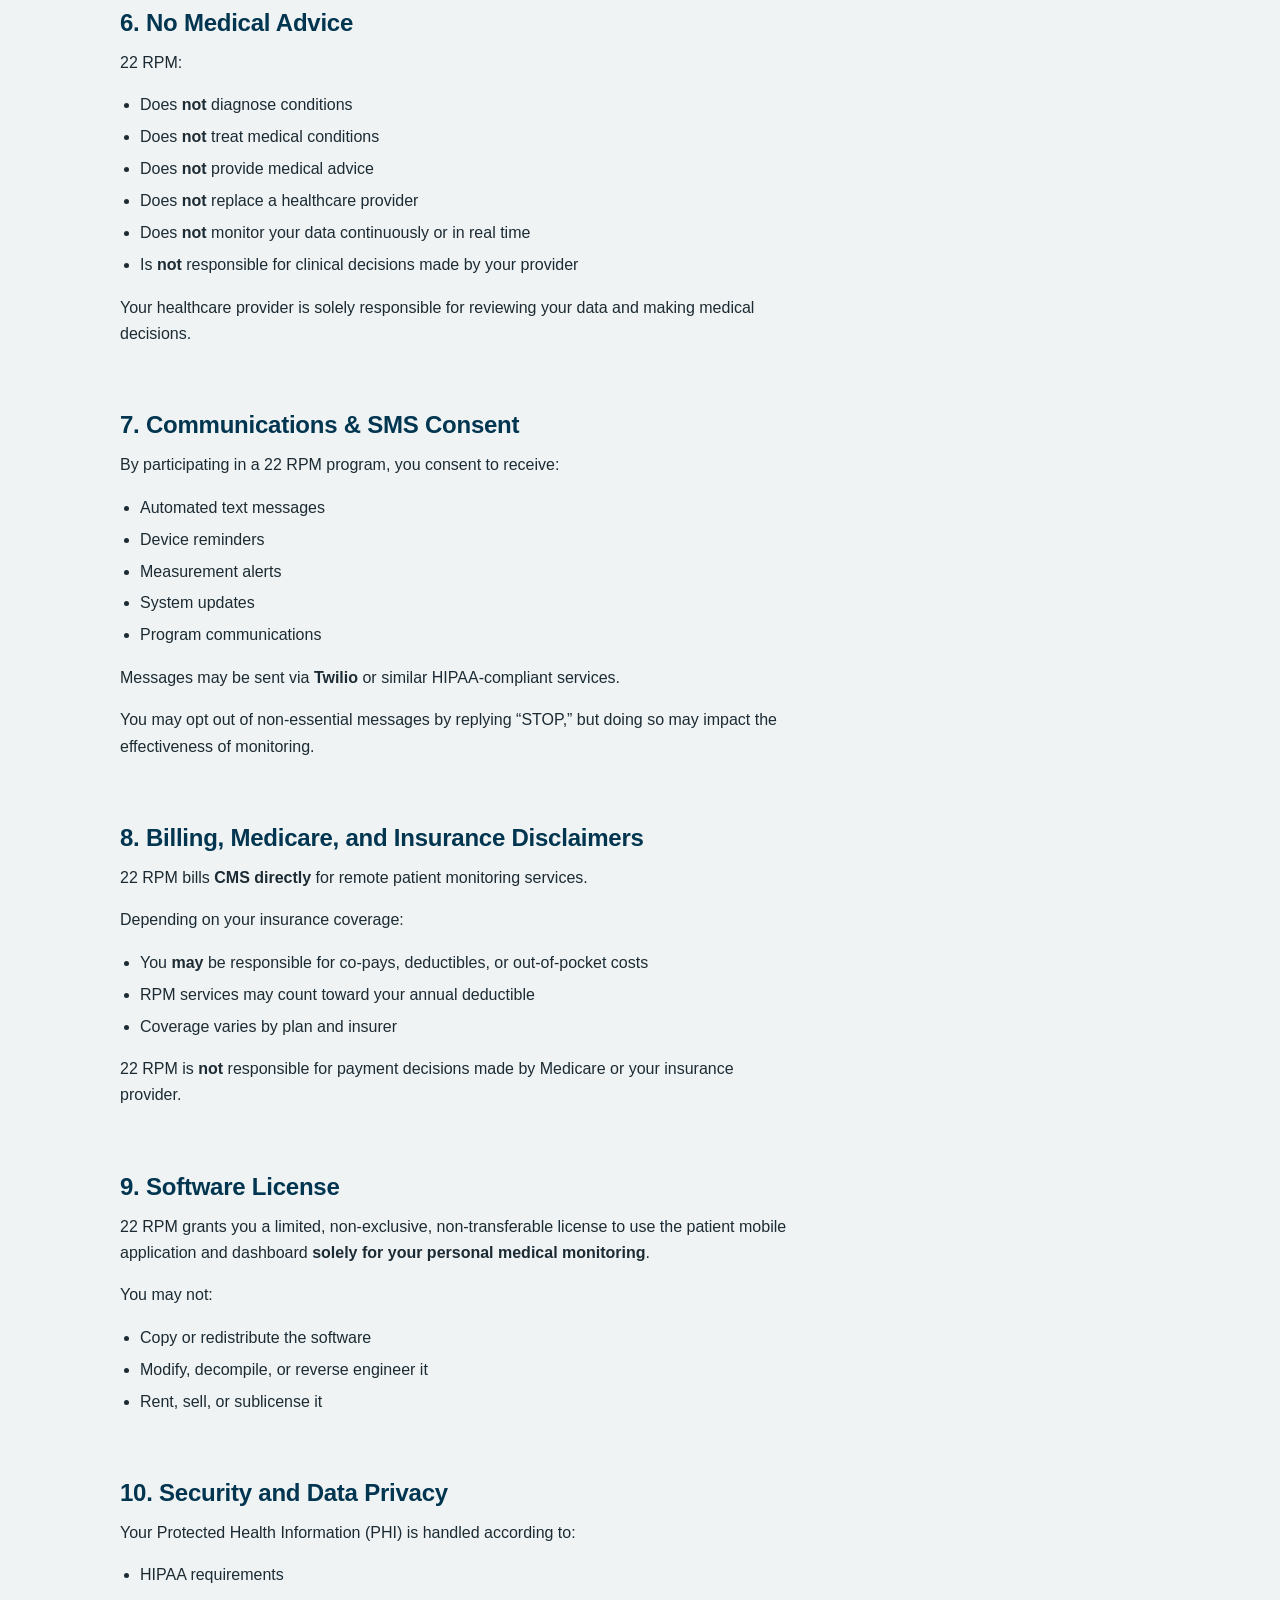
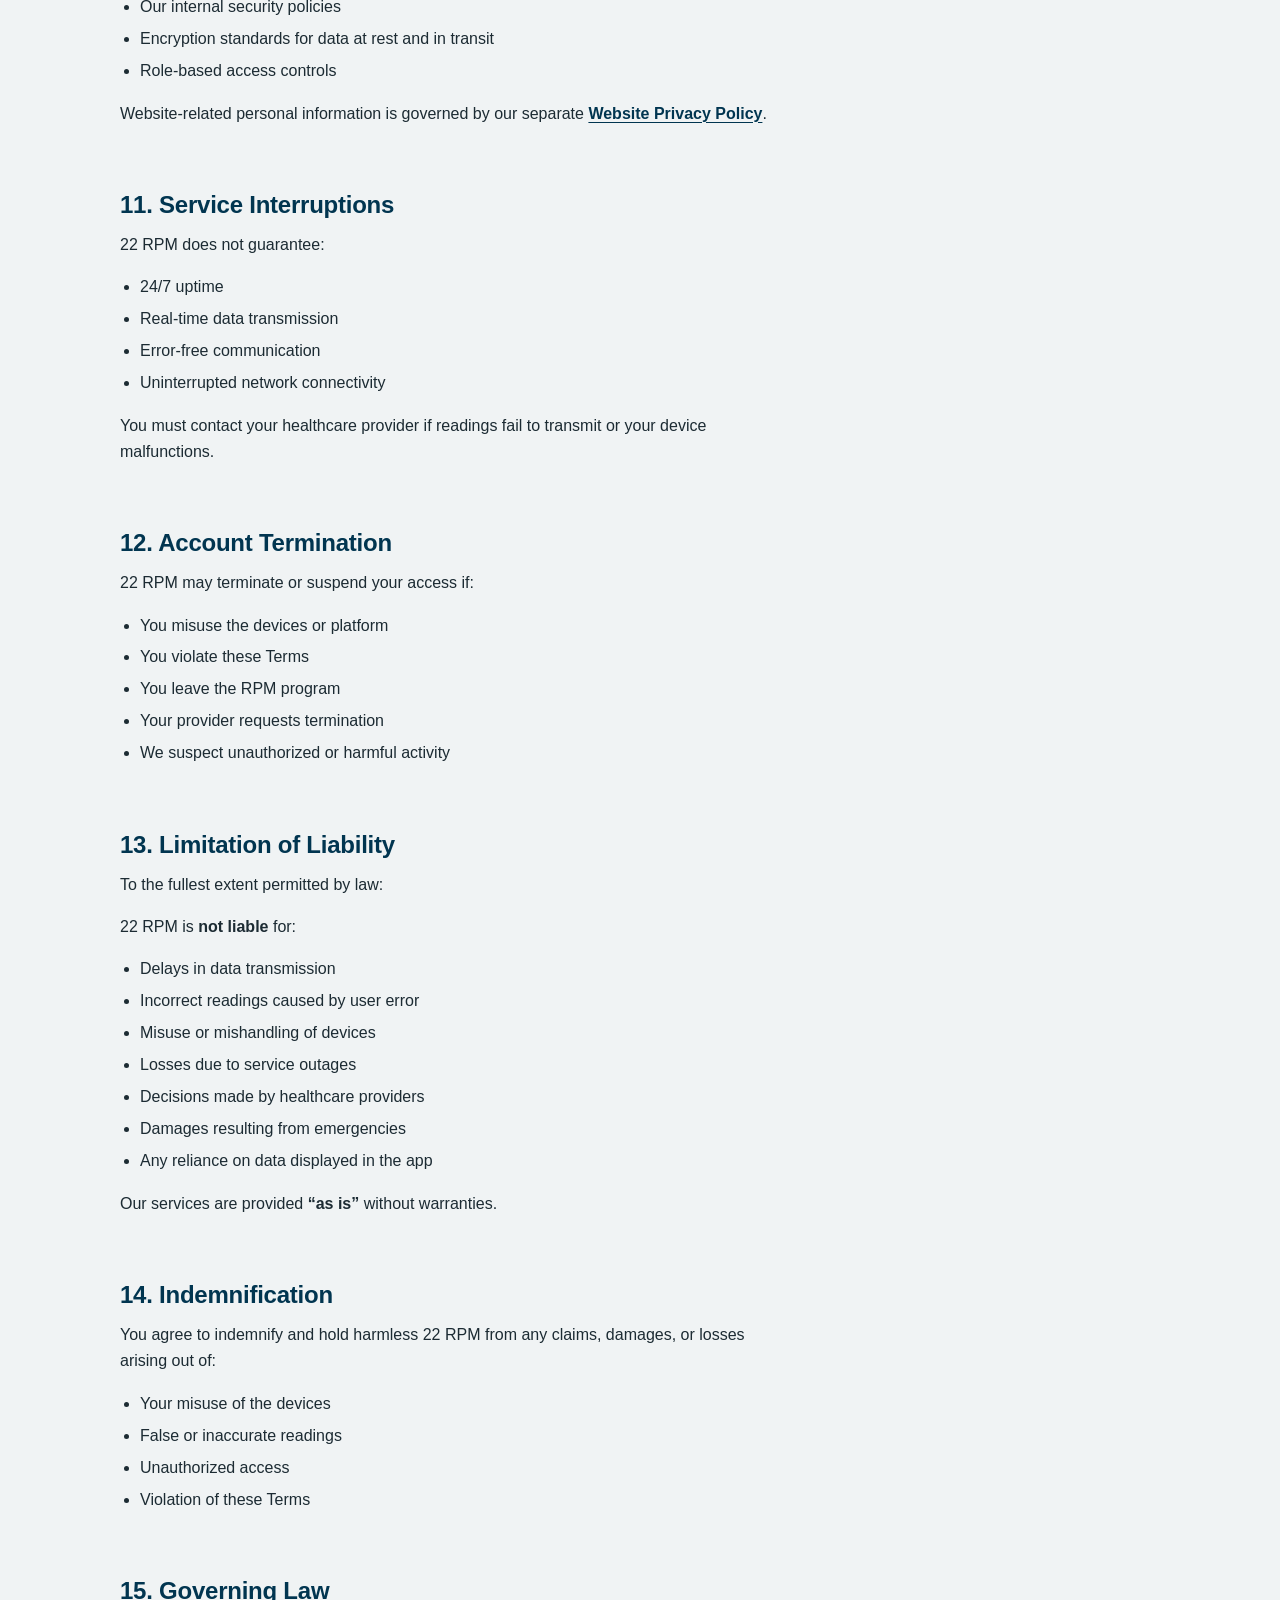
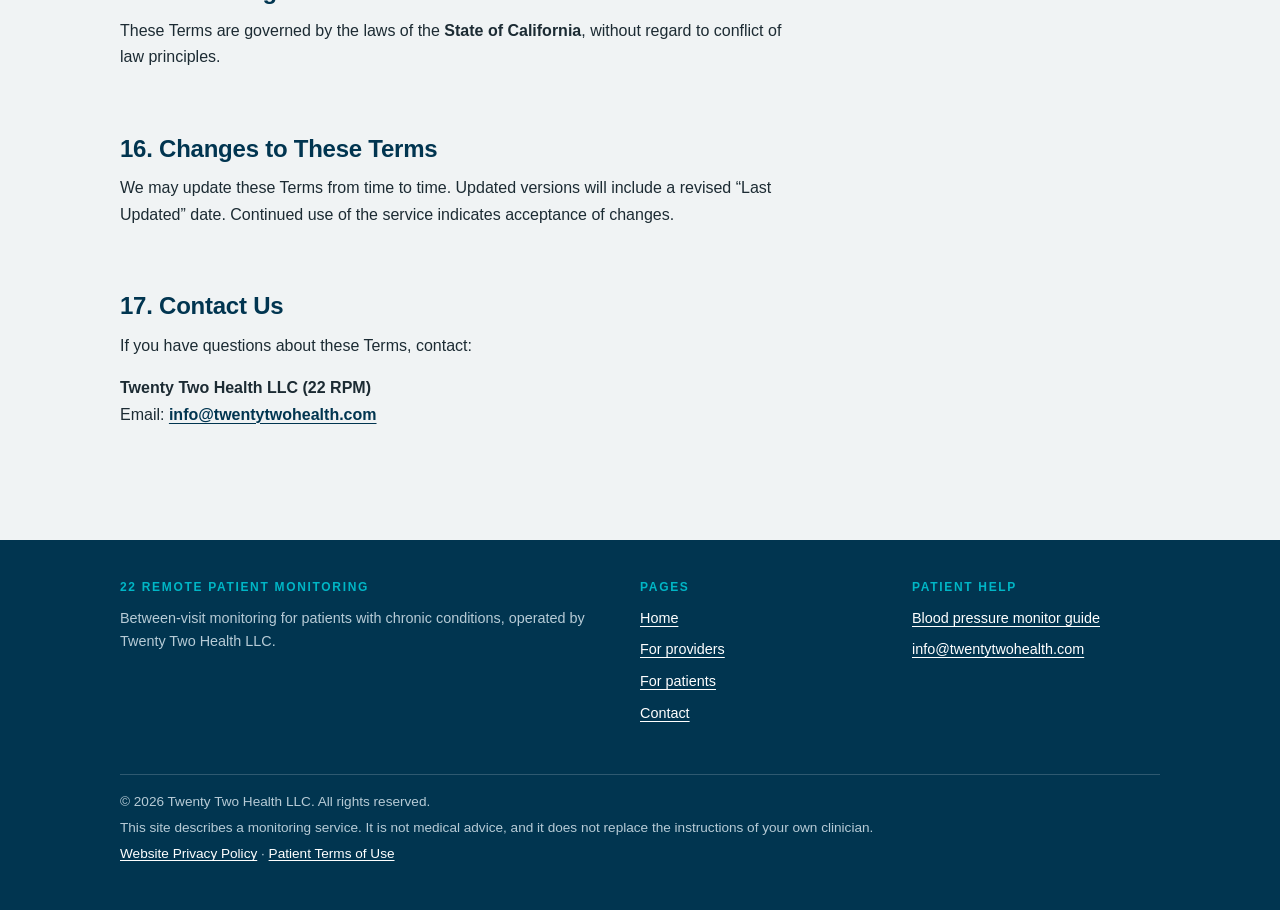
==== commit 877cb403: "patient-terms: "clinician web dashboard" in section 1 Republished from the updated Docs export. The " ====
--- a/patient-terms/index.html
+++ b/patient-terms/index.html
@@ -80,7 +80,7 @@
           <p>These <strong>Patient Terms of Use</strong>&nbsp;(&ldquo;Terms,&rdquo; &ldquo;Agreement&rdquo;) govern your use of the remote patient monitoring services offered by <strong>Twenty Two Health LLC</strong>, doing business as <strong>22 RPM</strong>&nbsp;(&ldquo;22 RPM,&rdquo; &ldquo;we,&rdquo; &ldquo;our,&rdquo; or &ldquo;us&rdquo;), including:</p>
           <ul>
             <li>The 22 RPM mobile applications (iOS and Android)</li>
-            <li>The 22 RPM patient web dashboard</li>
+            <li>The 22 RPM clinician web dashboard</li>
             <li>The FDA-cleared medical devices provided to you</li>
             <li>Our communication tools, including SMS and email</li>
             <li>Any data transmission, storage, alerts, or monitoring services</li>
